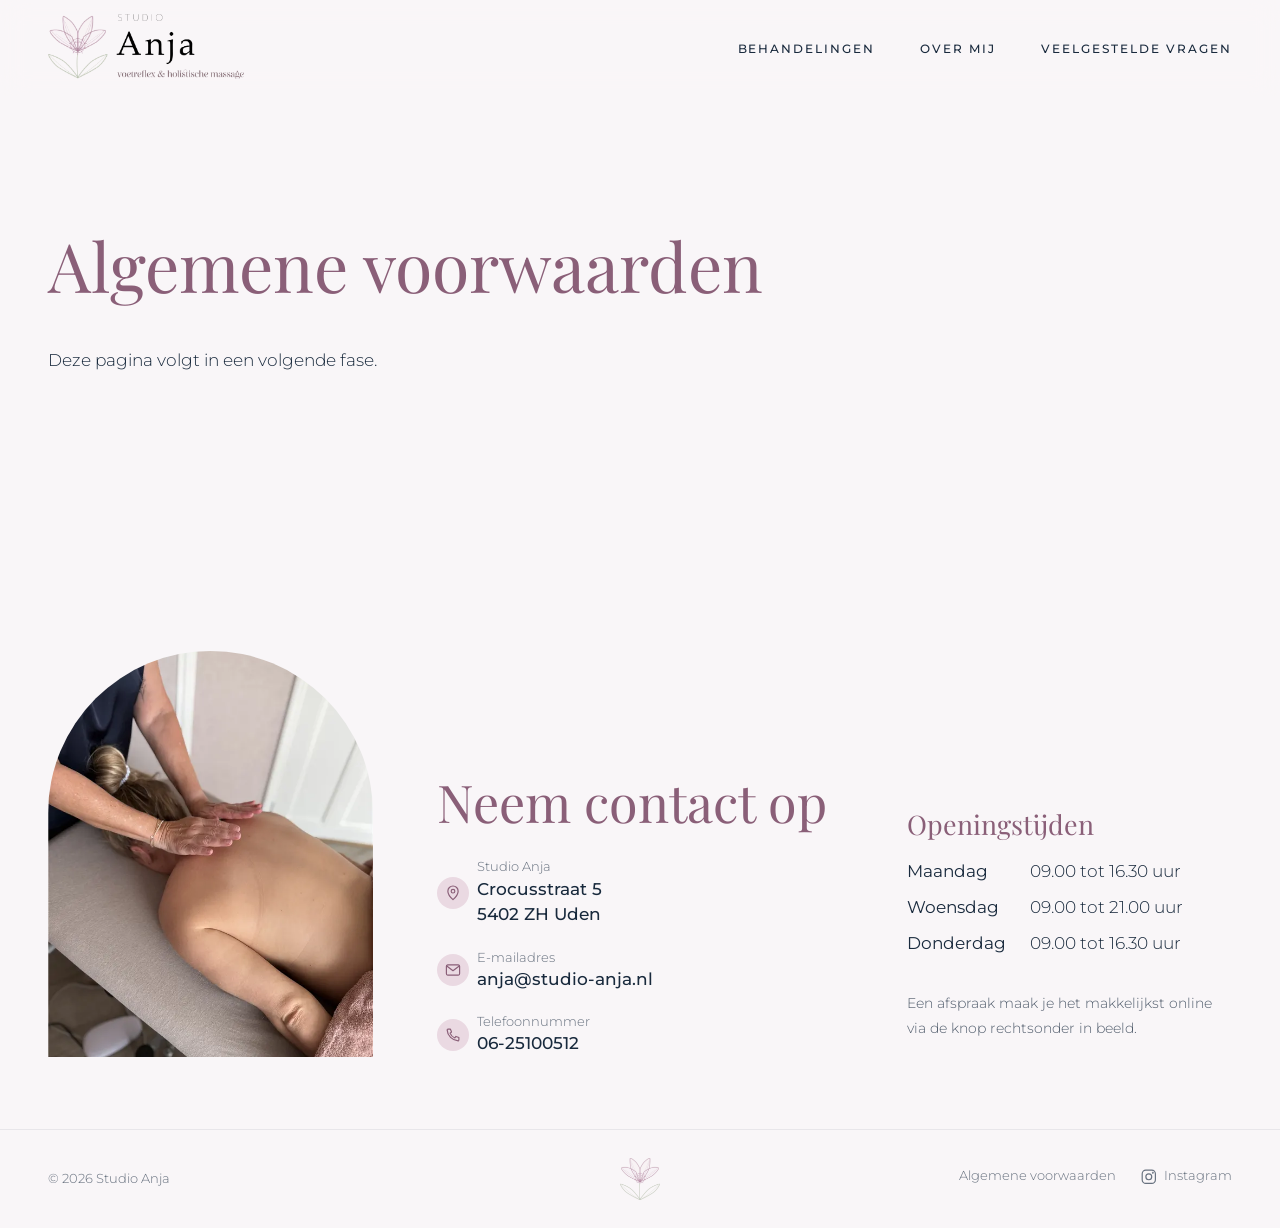
==== algemene-voorwaarden/index.html @ dae333d0 "Fase 2: basis van de website - Mappenstructuur met een eigen map per pagina (zelfde adressen als de " ====
<!doctype html>
<html lang="nl">
<head>
  <meta charset="utf-8">
  <meta name="viewport" content="width=device-width, initial-scale=1">

  <!-- Titel en omschrijving: dit ziet iemand in de zoekresultaten van Google -->
  <title>Algemene voorwaarden | Studio Anja Uden</title>
  <meta name="description" content="De algemene voorwaarden van Studio Anja, praktijk voor voetreflextherapie en holistische massage in Uden: afspraken, annuleren, betalen en privacy.">
  <link rel="canonical" href="https://studio-anja.nl/algemene-voorwaarden/">

  <!-- Hoe de pagina eruitziet als je hem deelt via WhatsApp of social media -->
  <meta property="og:type" content="website">
  <meta property="og:locale" content="nl_NL">
  <meta property="og:site_name" content="Studio Anja">
  <meta property="og:title" content="Algemene voorwaarden | Studio Anja">
  <meta property="og:description" content="De algemene voorwaarden van Studio Anja, praktijk voor voetreflextherapie en holistische massage in Uden: afspraken, annuleren, betalen en privacy.">
  <meta property="og:url" content="https://studio-anja.nl/algemene-voorwaarden/">
  <meta property="og:image" content="https://studio-anja.nl/assets/img/studio-anja-praktijk-uden-1600.webp">

  <!-- Icoontje in het browsertabblad -->
  <link rel="icon" href="../assets/img/favicon-32.png" sizes="32x32" type="image/png">
  <link rel="apple-touch-icon" href="../assets/img/favicon-180.png">
  <meta name="theme-color" content="#f9f6f8">

  <!-- Lettertypes via Google Fonts -->
  <link rel="preconnect" href="https://fonts.googleapis.com">
  <link rel="preconnect" href="https://fonts.gstatic.com" crossorigin>
  <link rel="stylesheet" href="https://fonts.googleapis.com/css2?family=Montserrat:wght@300;400;500&family=Playfair+Display:ital,wght@0,400;0,500;1,400&display=swap">

  <link rel="stylesheet" href="../assets/css/style.css">

  <!-- Laat de CSS meteen weten dat JavaScript werkt (voor het infaden) -->
  <script>document.documentElement.classList.add('js');</script>
</head>
<body class="pagina-algemene-voorwaarden">

  <a class="skip-link" href="#inhoud">Ga naar de inhoud</a>

  <!-- ============ HEADER ============ -->
  <header class="site-header">
    <div class="container">
      <a class="logo" href="../" aria-label="Studio Anja, naar de homepage">
        <img src="../assets/img/logo-studio-anja.webp" alt="Studio Anja, voetreflex en holistische massage" width="640" height="234">
      </a>

      <button class="menu-knop" type="button" aria-expanded="false" aria-controls="hoofdmenu">
        <span><span class="visually-hidden">Menu openen</span></span>
      </button>

      <nav class="site-nav" id="hoofdmenu" aria-label="Hoofdmenu">
        <ul class="menu">
          <li><a href="../behandelingen/">Behandelingen</a></li>
          <li><a href="../over-mij/">Over mij</a></li>
          <li><a href="../veelgestelde-vragen/">Veelgestelde vragen</a></li>
        </ul>
      </nav>
    </div>
  </header>

  <!-- ============ INHOUD ============ -->
  <main id="inhoud">
    <!-- Deze pagina wordt in een volgende fase gebouwd. Dit blok is tijdelijk. -->
    <section class="sectie">
      <div class="container reveal">
        <h1>Algemene voorwaarden</h1>
        <p>Deze pagina volgt in een volgende fase.</p>
      </div>
    </section>
  </main>

  <!-- ============ FOOTER ============ -->
  <footer>
    <section class="contact" aria-labelledby="contact-titel">
      <div class="container contact__grid">
        <div class="contact__foto boog reveal">
          <img src="../assets/img/massage-contact-800.webp" alt="Anja masseert de rug van een cliënt tijdens een holistische massage" width="600" height="800" loading="lazy">
        </div>

        <div class="reveal" style="--vertraging: .1s">
          <h2 id="contact-titel">Neem contact op</h2>
          <ul class="contact-lijst">
            <li>
              <svg class="icoon" viewBox="0 0 24 24" aria-hidden="true"><path d="M12 21s-7-6.2-7-11.5a7 7 0 0 1 14 0C19 14.8 12 21 12 21z"/><circle cx="12" cy="9.5" r="2.5"/></svg>
              <span><span class="label">Studio Anja</span><strong>Crocusstraat 5<br>5402 ZH Uden</strong></span>
            </li>
            <li>
              <svg class="icoon" viewBox="0 0 24 24" aria-hidden="true"><rect x="3" y="5" width="18" height="14" rx="2"/><path d="m3.5 6.5 8.5 6.5 8.5-6.5"/></svg>
              <span><span class="label">E-mailadres</span><a href="mailto:anja@studio-anja.nl">anja@studio-anja.nl</a></span>
            </li>
            <li>
              <svg class="icoon" viewBox="0 0 24 24" aria-hidden="true"><path d="M5 4h3.5L10 8 8 9.5a11 11 0 0 0 6.5 6.5L16 14l4 1.5V19a1 1 0 0 1-1 1A16 16 0 0 1 4 5a1 1 0 0 1 1-1z"/></svg>
              <span><span class="label">Telefoonnummer</span><a href="tel:+31625100512">06-25100512</a></span>
            </li>
          </ul>
        </div>

        <div class="reveal" style="--vertraging: .2s">
          <h3>Openingstijden</h3>
          <dl class="openingstijden">
            <dt>Maandag</dt><dd>09.00 tot 16.30 uur</dd>
            <dt>Woensdag</dt><dd>09.00 tot 21.00 uur</dd>
            <dt>Donderdag</dt><dd>09.00 tot 16.30 uur</dd>
          </dl>
          <p class="contact__tip">Een afspraak maak je het makkelijkst online via de knop rechtsonder in beeld.</p>
        </div>
      </div>
    </section>

    <div class="footer-onder">
      <div class="container">
        <p style="margin:0">© 2026 Studio Anja</p>
        <img src="../assets/img/klaproos.webp" alt="" width="320" height="334" loading="lazy">
        <ul class="footer-links">
          <li><a href="../algemene-voorwaarden/">Algemene voorwaarden</a></li>
          <li>
            <a href="https://www.instagram.com/studioanja.nl/" rel="noopener">
              <svg viewBox="0 0 24 24" aria-hidden="true"><rect x="3" y="3" width="18" height="18" rx="5"/><circle cx="12" cy="12" r="4"/><circle cx="17.5" cy="6.5" r=".5"/></svg>
              Instagram
            </a>
          </li>
        </ul>
      </div>
    </div>
  </footer>

  <script src="../assets/js/main.js" defer></script>

  <!-- Salonized boekingswidget (niet aanpassen) -->
  <div class="salonized-booking" data-company="aivip8xSJ4w4CfUEgma9ZxDk" data-color="#b2879f" data-language="nl" data-height="700" data-inline="true" data-outline="shadow"></div><script src="https://static-widget.salonized.com/loader.js"></script>
</body>
</html>
---- assets/css/style.css ----
/* =========================================================
   Studio Anja: stylesheet
   Opbouw van dit bestand:
   1. Variabelen (kleuren, lettertypes, maten)
   2. Basis (reset en standaard tekst)
   3. Hulpklassen (container, knoppen, boogfoto, golven)
   4. Header en menu
   5. Footer en contact
   6. Animaties en prefers-reduced-motion
   ========================================================= */


/* ---------- 1. Variabelen ---------- */
/* Alles wat vaker terugkomt staat hier één keer.
   Wil je later een kleur aanpassen? Dan doe je dat alleen hier. */
:root {
  /* Huisstijl */
  --mauve: #b2879f;          /* accent, knoppen, voetreflex */
  --oudroze: #cca29f;        /* accent */
  --salie: #b1c09e;          /* holistische massage */
  --nachtblauw: #192a3d;     /* lopende tekst */
  --bg: #f9f6f8;             /* achtergrond */
  --bg-roze: #f8f1f5;        /* achtergrond, iets rozer */

  /* Donkere varianten voor tekst. De lichte huisstijlkleuren zijn te licht
     om goed leesbaar te zijn als tekst op een lichte achtergrond. */
  --mauve-donker: #8a5f78;
  --salie-donker: #5f7050;
  --mauve-zacht: #ead9e2;    /* heel licht mauve vlak (zoals "Voordelen") */

  /* Lettertypes */
  --font-kop: "Playfair Display", Georgia, serif;
  --font-tekst: "Montserrat", "Helvetica Neue", Arial, sans-serif;

  /* Maten: clamp(min, voorkeur, max) laat iets meegroeien met het scherm */
  --container: 1200px;
  --gutter: clamp(1.25rem, 4vw, 3rem);           /* ruimte aan de zijkant */
  --sectie: clamp(4.5rem, 10vw, 8.5rem);         /* ruimte boven/onder secties */
  --header-h: 6rem;                              /* hoogte van de header */
  --radius: 1.25rem;

  /* Beweging */
  --ease: cubic-bezier(.22, .61, .36, 1);        /* rustig uitlopende beweging */
}

@media (max-width: 900px) {
  :root { --header-h: 4.5rem; }
}


/* ---------- 2. Basis ---------- */
*,
*::before,
*::after { box-sizing: border-box; }

html {
  scroll-behavior: smooth;
  scroll-padding-top: var(--header-h);   /* ankerlinks verdwijnen niet onder de header */
  -webkit-text-size-adjust: 100%;
}

body {
  margin: 0;
  background: var(--bg);
  color: var(--nachtblauw);
  font-family: var(--font-tekst);
  font-weight: 300;
  font-size: clamp(1rem, .96rem + .2vw, 1.0625rem);
  line-height: 1.75;
  -webkit-font-smoothing: antialiased;
}

h1, h2, h3, h4 {
  font-family: var(--font-kop);
  font-weight: 400;
  line-height: 1.2;
  color: var(--mauve-donker);
  margin: 0 0 .6em;
  text-wrap: balance;      /* verdeelt koppen mooi over regels */
}
h1 { font-size: clamp(2.4rem, 1.6rem + 3.4vw, 4.25rem); }
h2 { font-size: clamp(2rem, 1.5rem + 2.2vw, 3.25rem); }
h3 { font-size: clamp(1.35rem, 1.2rem + .6vw, 1.7rem); }

p { margin: 0 0 1.1em; text-wrap: pretty; }

a { color: var(--mauve-donker); text-underline-offset: .2em; }
a:hover { color: var(--nachtblauw); }

img { display: block; max-width: 100%; height: auto; }

ul { padding-left: 1.2em; }

/* Zichtbare focusrand voor wie met het toetsenbord navigeert */
:focus-visible {
  outline: 2px solid var(--mauve-donker);
  outline-offset: 3px;
  border-radius: 4px;
}

/* "Ga naar de inhoud": alleen zichtbaar als je met Tab navigeert */
.skip-link {
  position: absolute;
  left: 1rem;
  top: -4rem;
  z-index: 100;
  padding: .75rem 1.25rem;
  background: var(--nachtblauw);
  color: #fff;
  border-radius: 999px;
  transition: top .2s;
}
.skip-link:focus { top: 1rem; color: #fff; }

/* Tekst alleen voor schermlezers */
.visually-hidden {
  position: absolute !important;
  width: 1px; height: 1px;
  overflow: hidden;
  clip: rect(0 0 0 0);
  white-space: nowrap;
}


/* ---------- 3. Hulpklassen ---------- */
.container {
  width: min(100% - 2 * var(--gutter), var(--container));
  margin-inline: auto;
}

.sectie { padding-block: var(--sectie); }

/* Klein woord boven een kop, zoals "STUDIO" in het logo */
.bovenkop {
  display: block;
  font-family: var(--font-tekst);
  font-size: .75rem;
  font-weight: 500;
  letter-spacing: .28em;
  text-transform: uppercase;
  color: var(--mauve-donker);
  margin-bottom: 1rem;
}

/* Knop */
.knop {
  display: inline-flex;
  align-items: center;
  gap: .6em;
  padding: .95em 2em;
  border-radius: 999px;
  background: var(--mauve-donker);
  color: #fff;
  font-family: var(--font-tekst);
  font-size: .9rem;
  font-weight: 500;
  letter-spacing: .06em;
  text-decoration: none;
  transition: background-color .4s var(--ease), transform .4s var(--ease);
}
.knop:hover { background: var(--nachtblauw); color: #fff; transform: translateY(-2px); }

/* Tekstlink met een lijntje dat bij hover meegroeit */
.link-pijl {
  font-weight: 500;
  text-decoration: none;
  background: linear-gradient(currentColor, currentColor) 0 100% / 30% 1px no-repeat;
  padding-bottom: .2em;
  transition: background-size .5s var(--ease);
}
.link-pijl:hover { background-size: 100% 1px; }

/* Foto in boogvorm: rond aan de bovenkant.
   Een heel grote border-radius wordt door de browser automatisch
   verkleind tot een perfecte halve cirkel, hoe breed de foto ook is. */
.boog {
  border-radius: 100vmax 100vmax 0 0;
  overflow: hidden;
}
.boog img {
  width: 100%;
  height: 100%;
  object-fit: cover;   /* vult de vorm zonder te vervormen */
}

/* Golvende rand tussen twee vlakken.
   De SVG staat in de HTML; de kleur komt van "color" (fill: currentColor).
   Zo gebruik je één golf voor elke kleurovergang. */
.golf {
  display: block;
  width: 100%;
  height: clamp(40px, 7vw, 110px);
  fill: currentColor;
  margin-bottom: -1px;   /* voorkomt een haarlijntje tussen golf en vlak */
}
.golf--omgekeerd { transform: scaleY(-1); margin: -1px 0 0; }
.golf--gespiegeld { transform: scaleX(-1); }


/* ---------- 4. Header en menu ---------- */
/* De header blijft bovenin staan (fixed) en is half doorzichtig.
   backdrop-filter maakt wat erachter zit zacht wazig, zoals matglas. */
.site-header {
  position: fixed;
  inset: 0 0 auto;
  z-index: 50;
  height: var(--header-h);
  background: rgb(249 246 248 / .55);
  -webkit-backdrop-filter: blur(14px) saturate(1.2);
  backdrop-filter: blur(14px) saturate(1.2);
  transition: background-color .5s var(--ease), box-shadow .5s var(--ease);
}
/* Na een stukje scrollen wordt hij iets minder doorzichtig (via main.js) */
.site-header.is-gescrold {
  background: rgb(249 246 248 / .82);
  box-shadow: 0 1px 0 rgb(25 42 61 / .06), 0 10px 30px -18px rgb(25 42 61 / .25);
}

.site-header .container {
  height: 100%;
  display: flex;
  align-items: center;
  justify-content: space-between;
  gap: 2rem;
}

.logo { display: block; flex-shrink: 0; }
.logo img { height: calc(var(--header-h) - 1.5rem); width: auto; }

.menu {
  display: flex;
  gap: clamp(1.5rem, 3.5vw, 3.25rem);
  list-style: none;
  margin: 0;
  padding: 0;
}
.menu a {
  position: relative;
  font-size: .78rem;
  font-weight: 500;
  letter-spacing: .16em;
  text-transform: uppercase;
  color: var(--nachtblauw);
  text-decoration: none;
  padding-block: .5rem;
}
/* Lijntje onder het menu-item: groeit vanuit het midden bij hover */
.menu a::after {
  content: "";
  position: absolute;
  left: 0; right: 0; bottom: 0;
  height: 1px;
  background: var(--mauve);
  transform: scaleX(0);
  transition: transform .5s var(--ease);
}
.menu a:hover::after,
.menu a[aria-current="page"]::after { transform: scaleX(1); }

/* Hamburgerknop: alleen zichtbaar op kleinere schermen */
.menu-knop {
  display: none;
  position: relative;
  width: 2.75rem;
  height: 2.75rem;
  border: 0;
  border-radius: 50%;
  background: transparent;
  color: var(--nachtblauw);
  cursor: pointer;
}
/* De drie streepjes zijn één span plus ::before en ::after */
.menu-knop span,
.menu-knop span::before,
.menu-knop span::after {
  position: absolute;
  left: 50%;
  width: 1.4rem;
  height: 1.5px;
  margin-left: -.7rem;
  background: currentColor;
  border-radius: 2px;
  transition: transform .45s var(--ease), opacity .3s;
}
.menu-knop span { top: 50%; }
.menu-knop span::before,
.menu-knop span::after { content: ""; left: 0; margin-left: 0; }
.menu-knop span::before { transform: translateY(-.45rem); }
.menu-knop span::after { transform: translateY(.45rem); }
/* Open: de streepjes worden een kruisje */
.menu-knop[aria-expanded="true"] span { background: transparent; }
.menu-knop[aria-expanded="true"] span::before { transform: rotate(45deg); background: var(--nachtblauw); }
.menu-knop[aria-expanded="true"] span::after { transform: rotate(-45deg); background: var(--nachtblauw); }

@media (max-width: 900px) {
  .menu-knop { display: block; }

  /* Het menu klapt onder de header uit.
     De truc met grid-template-rows (0fr naar 1fr) laat de hoogte
     soepel meegroeien, ook al weten we de precieze hoogte niet. */
  .site-nav {
    position: absolute;
    inset: 100% 0 auto;
    display: grid;
    grid-template-rows: 0fr;
    background: rgb(249 246 248 / .97);
    -webkit-backdrop-filter: blur(14px);
    backdrop-filter: blur(14px);
    box-shadow: 0 24px 40px -24px rgb(25 42 61 / .3);
    visibility: hidden;
    transition: grid-template-rows .55s var(--ease), visibility 0s .55s;
  }
  .site-nav.is-open {
    grid-template-rows: 1fr;
    visibility: visible;
    transition: grid-template-rows .55s var(--ease), visibility 0s;
  }
  .site-nav > .menu { overflow: hidden; min-height: 0; }

  .menu {
    flex-direction: column;
    align-items: center;
    gap: 0;
  }
  .menu li:first-child { margin-top: 1.5rem; }
  .menu li:last-child { margin-bottom: 2.25rem; }
  .menu a {
    display: block;
    padding: 1rem 0;
    font-size: .85rem;
    opacity: 0;
    transform: translateY(-.5rem);
    transition: opacity .4s var(--ease), transform .4s var(--ease);
  }
  /* Menu-items komen één voor één tevoorschijn */
  .site-nav.is-open .menu a { opacity: 1; transform: none; }
  .site-nav.is-open li:nth-child(2) a { transition-delay: .06s; }
  .site-nav.is-open li:nth-child(3) a { transition-delay: .12s; }
}

/* Ruimte bovenaan zodat de inhoud niet onder de vaste header verdwijnt.
   De homepage heeft een grote foto die juist wél onder de header doorloopt. */
main { padding-top: var(--header-h); }
.pagina-home main { padding-top: 0; }


/* ---------- 5. Footer en contact ---------- */
.contact {
  background: var(--bg);
  padding-block: var(--sectie) clamp(3rem, 6vw, 4.5rem);
}
.contact__grid {
  display: grid;
  grid-template-columns: minmax(0, 4fr) minmax(0, 5fr) minmax(0, 4fr);
  gap: clamp(2rem, 5vw, 5rem);
  align-items: end;
}
.contact__foto { aspect-ratio: 4 / 5; max-width: 360px; }
.contact h2 { margin-bottom: 1.5rem; }
.contact h3 { margin-bottom: 1rem; }

.contact-lijst {
  list-style: none;
  margin: 0;
  padding: 0;
  display: grid;
  gap: 1.25rem;
}
.contact-lijst li {
  display: grid;
  grid-template-columns: 2.5rem 1fr;
  align-items: center;
  line-height: 1.5;
}
.contact-lijst .label {
  display: block;
  font-size: .8rem;
  color: rgb(25 42 61 / .65);
}
.contact-lijst a,
.contact-lijst strong {
  font-weight: 500;
  color: var(--nachtblauw);
  text-decoration: none;
}
.contact-lijst a:hover { color: var(--mauve-donker); }

/* Rond icoontje voor adres, mail, telefoon */
.icoon {
  width: 2rem;
  height: 2rem;
  padding: .45rem;
  border-radius: 50%;
  background: var(--mauve-zacht);
  color: var(--mauve-donker);
  fill: none;
  stroke: currentColor;
  stroke-width: 1.6;
  stroke-linecap: round;
  stroke-linejoin: round;
}

.openingstijden {
  display: grid;
  grid-template-columns: auto 1fr;
  gap: .4rem 1.5rem;
  margin: 0 0 2rem;
}
.openingstijden dt { font-weight: 400; }
.openingstijden dd { margin: 0; white-space: nowrap; }

.contact__tip {
  font-size: .9rem;
  color: rgb(25 42 61 / .75);
}

.footer-onder {
  border-top: 1px solid rgb(25 42 61 / .08);
  padding-block: 1.75rem;
  font-size: .8rem;
  color: rgb(25 42 61 / .65);
}
.footer-onder .container {
  display: grid;
  grid-template-columns: 1fr auto 1fr;
  align-items: center;
  gap: 1rem;
}
.footer-onder img { width: 2.5rem; height: auto; }
.footer-links {
  display: flex;
  justify-content: flex-end;
  gap: 1.5rem;
  list-style: none;
  margin: 0;
  padding: 0;
}
.footer-links a {
  display: inline-flex;
  align-items: center;
  gap: .4rem;
  color: inherit;
  text-decoration: none;
}
.footer-links a:hover { color: var(--mauve-donker); }
.footer-links svg {
  width: 1.1rem; height: 1.1rem;
  fill: none; stroke: currentColor; stroke-width: 1.6;
}

@media (max-width: 1000px) {
  .contact__grid { grid-template-columns: 1fr 1fr; align-items: start; }
  .contact__foto { grid-row: span 2; }
}
@media (max-width: 640px) {
  .contact__grid { grid-template-columns: 1fr; }
  .contact__foto { grid-row: auto; max-width: 280px; }
  .footer-onder .container { grid-template-columns: 1fr; justify-items: center; text-align: center; }
  .footer-onder img { order: -1; }
  .footer-links { justify-content: center; }
}


/* ---------- 6. Animaties ---------- */
/* Elementen met class "reveal" faden rustig in zodra ze in beeld komen.
   Alleen als JavaScript werkt (class "js" op <html>), anders blijft alles
   gewoon zichtbaar. */
.js .reveal {
  opacity: 0;
  transform: translateY(28px);
  transition: opacity 1.1s var(--ease), transform 1.1s var(--ease);
  transition-delay: var(--vertraging, 0s);
}
.js .reveal.is-zichtbaar { opacity: 1; transform: none; }

/* Wie in de instellingen van zijn apparaat "minder beweging" heeft gekozen,
   krijgt geen animaties: alles staat er meteen. */
@media (prefers-reduced-motion: reduce) {
  html { scroll-behavior: auto; }
  *,
  *::before,
  *::after {
    animation-duration: .01ms !important;
    animation-iteration-count: 1 !important;
    transition-duration: .01ms !important;
    transition-delay: 0s !important;
  }
  .js .reveal { opacity: 1; transform: none; }
}
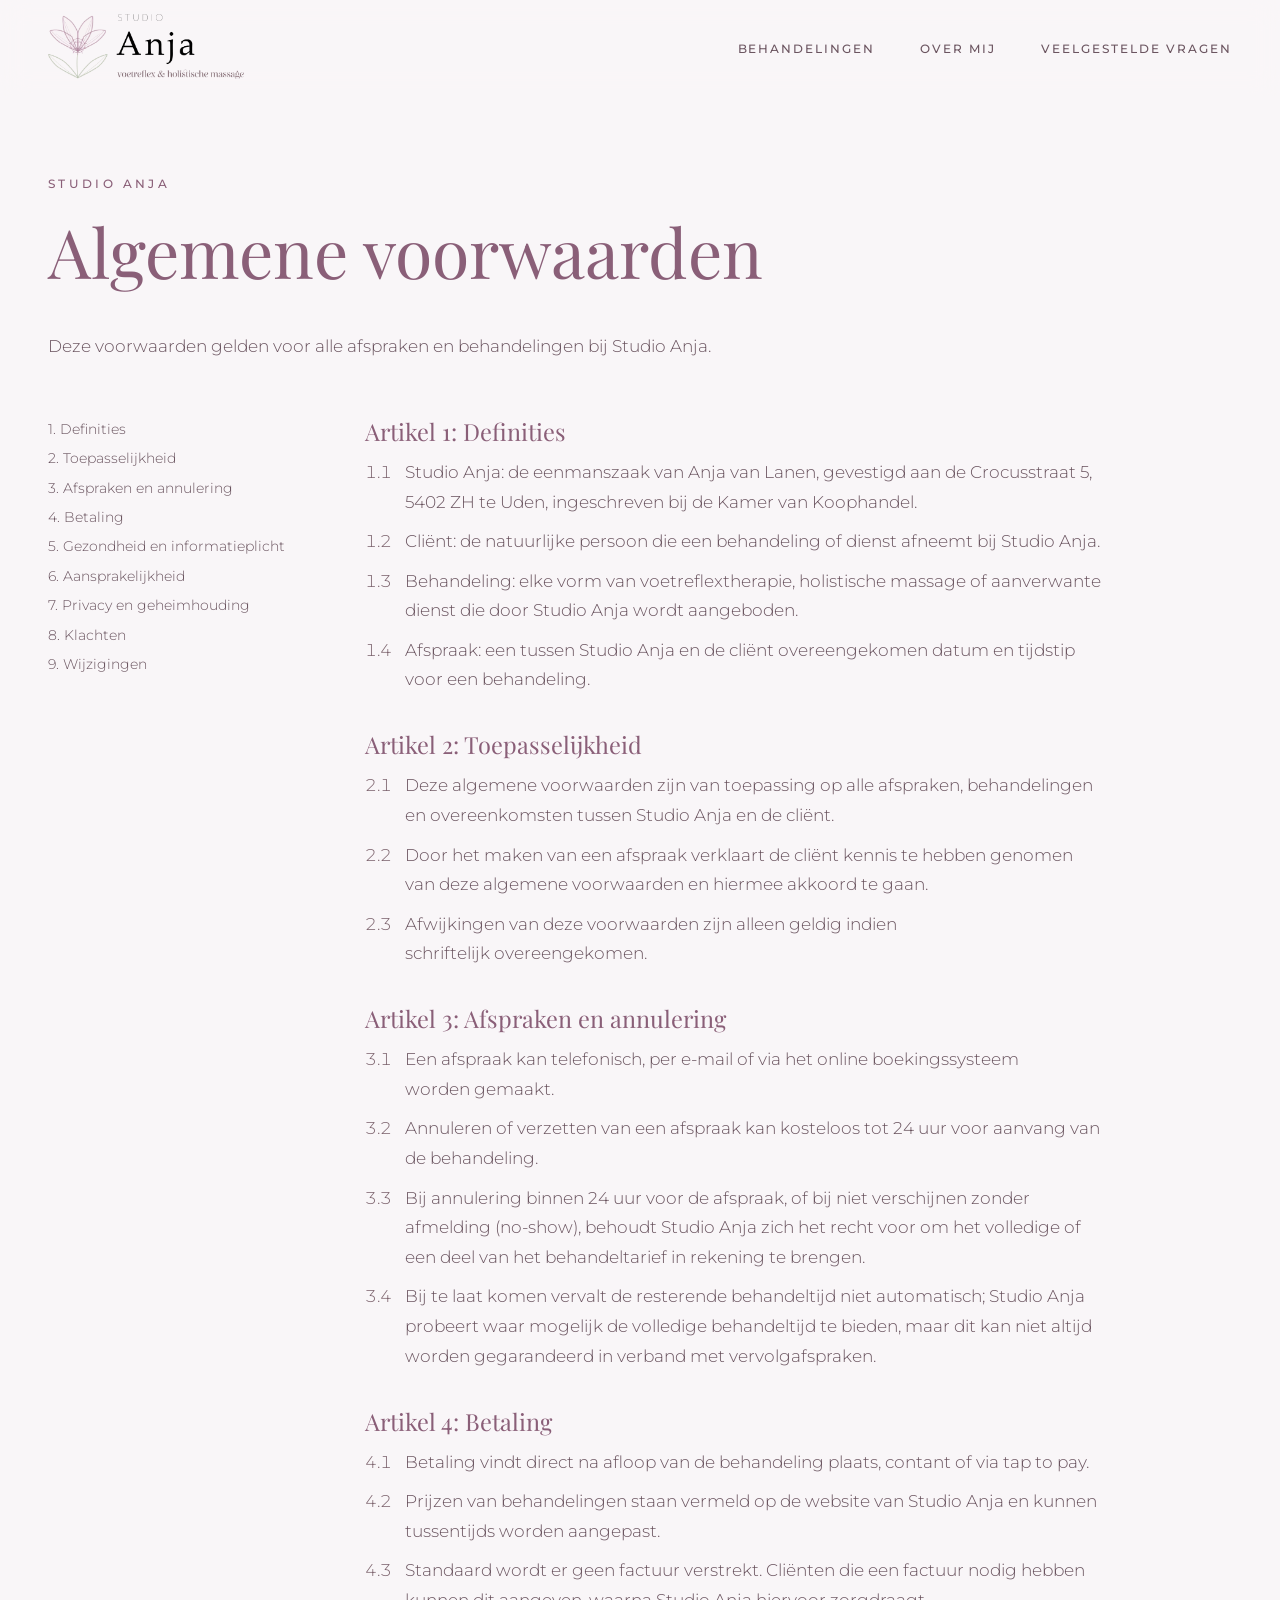
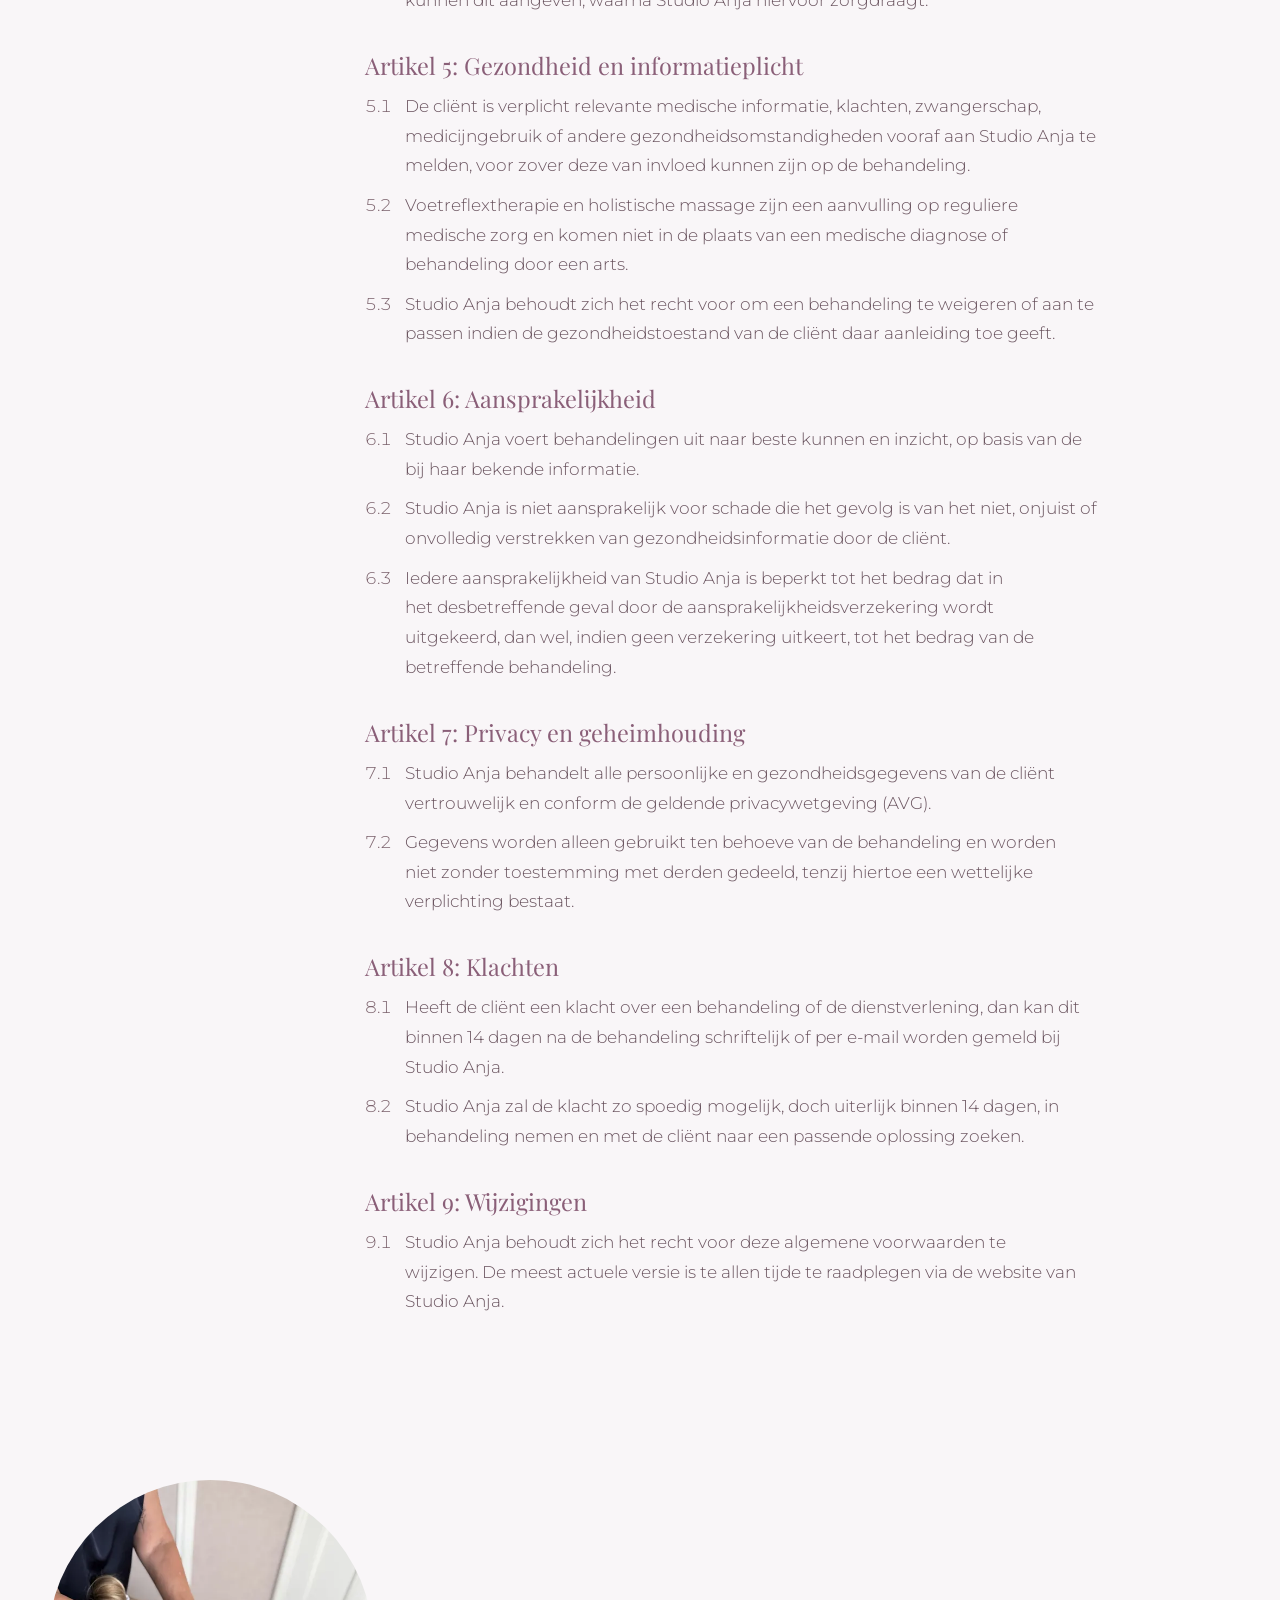
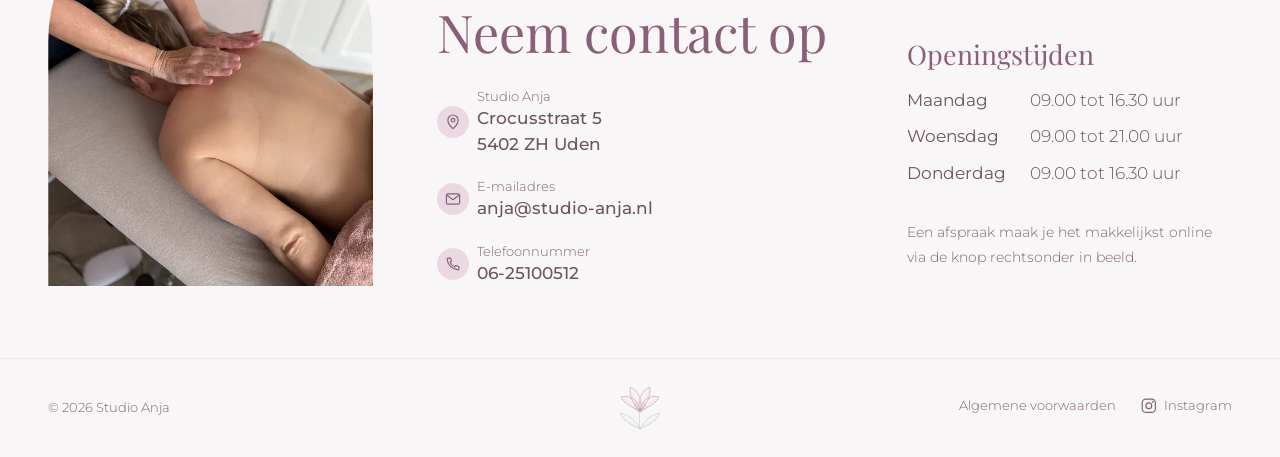
==== commit 0fb7dbff: "Fase 5: over mij, veelgestelde vragen en algemene voorwaarden Over mij - Ronde portretfoto met "Mijn" ====
--- a/algemene-voorwaarden/index.html
+++ b/algemene-voorwaarden/index.html
@@ -16,7 +16,7 @@
   <meta property="og:title" content="Algemene voorwaarden | Studio Anja">
   <meta property="og:description" content="De algemene voorwaarden van Studio Anja, praktijk voor voetreflextherapie en holistische massage in Uden: afspraken, annuleren, betalen en privacy.">
   <meta property="og:url" content="https://studio-anja.nl/algemene-voorwaarden/">
-  <meta property="og:image" content="https://studio-anja.nl/assets/img/studio-anja-praktijk-uden-1600.webp">
+  <meta property="og:image" content="https://studio-anja.nl/assets/img/studio-anja-praktijk-uden-breed-1200.webp">
 
   <!-- Icoontje in het browsertabblad -->
   <link rel="icon" href="../assets/img/favicon-32.png" sizes="32x32" type="image/png">
@@ -60,11 +60,93 @@
 
   <!-- ============ INHOUD ============ -->
   <main id="inhoud">
-    <!-- Deze pagina wordt in een volgende fase gebouwd. Dit blok is tijdelijk. -->
-    <section class="sectie">
-      <div class="container reveal">
-        <h1>Algemene voorwaarden</h1>
-        <p>Deze pagina volgt in een volgende fase.</p>
+    <section class="sectie" aria-labelledby="titel-voorwaarden">
+      <div class="container">
+        <header class="reveal" style="max-width: 46rem; margin-bottom: clamp(2rem, 5vw, 3.5rem)">
+          <span class="bovenkop">Studio Anja</span>
+          <h1 id="titel-voorwaarden">Algemene voorwaarden</h1>
+          <p>Deze voorwaarden gelden voor alle afspraken en behandelingen bij Studio Anja.</p>
+        </header>
+
+        <div class="voorwaarden">
+          <!-- Inhoudsopgave: blijft op grote schermen in beeld tijdens het lezen -->
+          <nav class="voorwaarden__inhoud" aria-label="Inhoud">
+            <ol>
+              <li><a href="#artikel-1">1. Definities</a></li>
+              <li><a href="#artikel-2">2. Toepasselijkheid</a></li>
+              <li><a href="#artikel-3">3. Afspraken en annulering</a></li>
+              <li><a href="#artikel-4">4. Betaling</a></li>
+              <li><a href="#artikel-5">5. Gezondheid en informatieplicht</a></li>
+              <li><a href="#artikel-6">6. Aansprakelijkheid</a></li>
+              <li><a href="#artikel-7">7. Privacy en geheimhouding</a></li>
+              <li><a href="#artikel-8">8. Klachten</a></li>
+              <li><a href="#artikel-9">9. Wijzigingen</a></li>
+            </ol>
+          </nav>
+
+          <div>
+            <article class="artikel" id="artikel-1">
+              <h2>Artikel 1: Definities</h2>
+              <p><span>1.1</span><span>Studio Anja: de eenmanszaak van Anja van Lanen, gevestigd aan de Crocusstraat 5, 5402 ZH te Uden, ingeschreven bij de Kamer van Koophandel.</span></p>
+              <p><span>1.2</span><span>Cliënt: de natuurlijke persoon die een behandeling of dienst afneemt bij Studio Anja.</span></p>
+              <p><span>1.3</span><span>Behandeling: elke vorm van voetreflextherapie, holistische massage of aanverwante dienst die door Studio Anja wordt aangeboden.</span></p>
+              <p><span>1.4</span><span>Afspraak: een tussen Studio Anja en de cliënt overeengekomen datum en tijdstip voor een behandeling.</span></p>
+            </article>
+
+            <article class="artikel" id="artikel-2">
+              <h2>Artikel 2: Toepasselijkheid</h2>
+              <p><span>2.1</span><span>Deze algemene voorwaarden zijn van toepassing op alle afspraken, behandelingen en overeenkomsten tussen Studio Anja en de cliënt.</span></p>
+              <p><span>2.2</span><span>Door het maken van een afspraak verklaart de cliënt kennis te hebben genomen van deze algemene voorwaarden en hiermee akkoord te gaan.</span></p>
+              <p><span>2.3</span><span>Afwijkingen van deze voorwaarden zijn alleen geldig indien schriftelijk overeengekomen.</span></p>
+            </article>
+
+            <article class="artikel" id="artikel-3">
+              <h2>Artikel 3: Afspraken en annulering</h2>
+              <p><span>3.1</span><span>Een afspraak kan telefonisch, per e-mail of via het online boekingssysteem worden gemaakt.</span></p>
+              <p><span>3.2</span><span>Annuleren of verzetten van een afspraak kan kosteloos tot 24 uur voor aanvang van de behandeling.</span></p>
+              <p><span>3.3</span><span>Bij annulering binnen 24 uur voor de afspraak, of bij niet verschijnen zonder afmelding (no-show), behoudt Studio Anja zich het recht voor om het volledige of een deel van het behandeltarief in rekening te brengen.</span></p>
+              <p><span>3.4</span><span>Bij te laat komen vervalt de resterende behandeltijd niet automatisch; Studio Anja probeert waar mogelijk de volledige behandeltijd te bieden, maar dit kan niet altijd worden gegarandeerd in verband met vervolgafspraken.</span></p>
+            </article>
+
+            <article class="artikel" id="artikel-4">
+              <h2>Artikel 4: Betaling</h2>
+              <p><span>4.1</span><span>Betaling vindt direct na afloop van de behandeling plaats, contant of via tap to pay.</span></p>
+              <p><span>4.2</span><span>Prijzen van behandelingen staan vermeld op de website van Studio Anja en kunnen tussentijds worden aangepast.</span></p>
+              <p><span>4.3</span><span>Standaard wordt er geen factuur verstrekt. Cliënten die een factuur nodig hebben kunnen dit aangeven, waarna Studio Anja hiervoor zorgdraagt.</span></p>
+            </article>
+
+            <article class="artikel" id="artikel-5">
+              <h2>Artikel 5: Gezondheid en informatieplicht</h2>
+              <p><span>5.1</span><span>De cliënt is verplicht relevante medische informatie, klachten, zwangerschap, medicijngebruik of andere gezondheidsomstandigheden vooraf aan Studio Anja te melden, voor zover deze van invloed kunnen zijn op de behandeling.</span></p>
+              <p><span>5.2</span><span>Voetreflextherapie en holistische massage zijn een aanvulling op reguliere medische zorg en komen niet in de plaats van een medische diagnose of behandeling door een arts.</span></p>
+              <p><span>5.3</span><span>Studio Anja behoudt zich het recht voor om een behandeling te weigeren of aan te passen indien de gezondheidstoestand van de cliënt daar aanleiding toe geeft.</span></p>
+            </article>
+
+            <article class="artikel" id="artikel-6">
+              <h2>Artikel 6: Aansprakelijkheid</h2>
+              <p><span>6.1</span><span>Studio Anja voert behandelingen uit naar beste kunnen en inzicht, op basis van de bij haar bekende informatie.</span></p>
+              <p><span>6.2</span><span>Studio Anja is niet aansprakelijk voor schade die het gevolg is van het niet, onjuist of onvolledig verstrekken van gezondheidsinformatie door de cliënt.</span></p>
+              <p><span>6.3</span><span>Iedere aansprakelijkheid van Studio Anja is beperkt tot het bedrag dat in het desbetreffende geval door de aansprakelijkheidsverzekering wordt uitgekeerd, dan wel, indien geen verzekering uitkeert, tot het bedrag van de betreffende behandeling.</span></p>
+            </article>
+
+            <article class="artikel" id="artikel-7">
+              <h2>Artikel 7: Privacy en geheimhouding</h2>
+              <p><span>7.1</span><span>Studio Anja behandelt alle persoonlijke en gezondheidsgegevens van de cliënt vertrouwelijk en conform de geldende privacywetgeving (AVG).</span></p>
+              <p><span>7.2</span><span>Gegevens worden alleen gebruikt ten behoeve van de behandeling en worden niet zonder toestemming met derden gedeeld, tenzij hiertoe een wettelijke verplichting bestaat.</span></p>
+            </article>
+
+            <article class="artikel" id="artikel-8">
+              <h2>Artikel 8: Klachten</h2>
+              <p><span>8.1</span><span>Heeft de cliënt een klacht over een behandeling of de dienstverlening, dan kan dit binnen 14 dagen na de behandeling schriftelijk of per e-mail worden gemeld bij Studio Anja.</span></p>
+              <p><span>8.2</span><span>Studio Anja zal de klacht zo spoedig mogelijk, doch uiterlijk binnen 14 dagen, in behandeling nemen en met de cliënt naar een passende oplossing zoeken.</span></p>
+            </article>
+
+            <article class="artikel" id="artikel-9">
+              <h2>Artikel 9: Wijzigingen</h2>
+              <p><span>9.1</span><span>Studio Anja behoudt zich het recht voor deze algemene voorwaarden te wijzigen. De meest actuele versie is te allen tijde te raadplegen via de website van Studio Anja.</span></p>
+            </article>
+          </div>
+        </div>
       </div>
     </section>
   </main>
@@ -127,6 +209,6 @@
   <script src="../assets/js/main.js" defer></script>
 
   <!-- Salonized boekingswidget (niet aanpassen) -->
-  <div class="salonized-booking" data-company="aivip8xSJ4w4CfUEgma9ZxDk" data-color="#b2879f" data-language="nl" data-height="700" data-inline="true" data-outline="shadow"></div><script src="https://static-widget.salonized.com/loader.js"></script>
+  <div class="salonized-booking" data-company="aivip8xSJ4w4CfUEgma9ZxDk" data-color="#b2879f" data-language="nl" data-position="right" data-outline="shadow"></div><script src="https://static-widget.salonized.com/loader.js"></script>
 </body>
 </html>
--- a/assets/css/style.css
+++ b/assets/css/style.css
@@ -6,7 +6,10 @@
    3. Hulpklassen (container, knoppen, boogfoto, golven)
    4. Header en menu
    5. Footer en contact
-   6. Animaties en prefers-reduced-motion
+   6. Homepage
+   7. Behandelpagina (tarieven en stappen)
+   8. Over mij, veelgestelde vragen, algemene voorwaarden
+   9. Animaties en prefers-reduced-motion
    ========================================================= */
 
 
@@ -18,13 +21,20 @@
   --mauve: #b2879f;          /* accent, knoppen, voetreflex */
   --oudroze: #cca29f;        /* accent */
   --salie: #b1c09e;          /* holistische massage */
-  --nachtblauw: #192a3d;     /* lopende tekst */
+  --nachtblauw: #192a3d;     /* in de huisstijl, op de site niet meer gebruikt */
   --bg: #f9f6f8;             /* achtergrond */
   --bg-roze: #f8f1f5;        /* achtergrond, iets rozer */
 
-  /* Donkere varianten voor tekst. De lichte huisstijlkleuren zijn te licht
-     om goed leesbaar te zijn als tekst op een lichte achtergrond. */
-  --mauve-donker: #8a5f78;
+  /* Tekstkleuren: warme pruimtinten rond #7e656f.
+     Tussen haakjes het contrast met de achtergrond (minimaal 4,5 nodig). */
+  --tekst-zacht: #7e656f;    /* kleine bijteksten, labels (4,9 op --bg) */
+  --tekst: #6b5560;          /* lopende tekst, menu (6,3 op --bg) */
+  --tekst-diep: #4f3c46;     /* extra donkere tekst, voor als het nodig is */
+
+  /* Donkere varianten van de huisstijl voor leesbaarheid */
+  --mauve-donker: #8a5f78;   /* mauve koppen en knoppen op licht (4,9) */
+  --mauve-diep: #94687f;     /* mauve vlak met witte tekst erop (4,6) */
+  --salie-diep: #8a9c76;     /* salie vlak met witte tekst erop (3,0) */
   --salie-donker: #5f7050;
   --mauve-zacht: #ead9e2;    /* heel licht mauve vlak (zoals "Voordelen") */
 
@@ -35,7 +45,7 @@
   /* Maten: clamp(min, voorkeur, max) laat iets meegroeien met het scherm */
   --container: 1200px;
   --gutter: clamp(1.25rem, 4vw, 3rem);           /* ruimte aan de zijkant */
-  --sectie: clamp(4.5rem, 10vw, 8.5rem);         /* ruimte boven/onder secties */
+  --sectie: clamp(3rem, 6vw, 5.5rem);            /* ruimte boven/onder secties */
   --header-h: 6rem;                              /* hoogte van de header */
   --radius: 1.25rem;
 
@@ -62,7 +72,7 @@
 body {
   margin: 0;
   background: var(--bg);
-  color: var(--nachtblauw);
+  color: var(--tekst);
   font-family: var(--font-tekst);
   font-weight: 300;
   font-size: clamp(1rem, .96rem + .2vw, 1.0625rem);
@@ -85,7 +95,7 @@
 p { margin: 0 0 1.1em; text-wrap: pretty; }
 
 a { color: var(--mauve-donker); text-underline-offset: .2em; }
-a:hover { color: var(--nachtblauw); }
+a:hover { color: var(--tekst); }
 
 img { display: block; max-width: 100%; height: auto; }
 
@@ -105,7 +115,7 @@
   top: -4rem;
   z-index: 100;
   padding: .75rem 1.25rem;
-  background: var(--nachtblauw);
+  background: var(--tekst);
   color: #fff;
   border-radius: 999px;
   transition: top .2s;
@@ -158,7 +168,7 @@
   text-decoration: none;
   transition: background-color .4s var(--ease), transform .4s var(--ease);
 }
-.knop:hover { background: var(--nachtblauw); color: #fff; transform: translateY(-2px); }
+.knop:hover { background: var(--tekst); color: #fff; transform: translateY(-2px); }
 
 /* Tekstlink met een lijntje dat bij hover meegroeit */
 .link-pijl {
@@ -184,17 +194,23 @@
 }
 
 /* Golvende rand tussen twee vlakken.
-   De SVG staat in de HTML; de kleur komt van "color" (fill: currentColor).
-   Zo gebruik je één golf voor elke kleurovergang. */
+   De SVG staat in de HTML. Je geeft twee kleuren mee:
+   --van  = kleur van het vlak erboven (achtergrond van de golf)
+   --naar = kleur van het vlak eronder (de golf zelf)
+   Voorbeeld: <svg class="golf" style="--van: var(--bg); --naar: var(--mauve)"> */
 .golf {
   display: block;
   width: 100%;
-  height: clamp(40px, 7vw, 110px);
+  height: clamp(36px, 5vw, 90px);
+  background: var(--van, transparent);
+  color: var(--naar, var(--mauve));
   fill: currentColor;
-  margin-bottom: -1px;   /* voorkomt een haarlijntje tussen golf en vlak */
-}
-.golf--omgekeerd { transform: scaleY(-1); margin: -1px 0 0; }
+  margin-block: -1px -3px;   /* overlapt een paar pixels: voorkomt een haarlijntje tussen golf en vlak */
+}
 .golf--gespiegeld { transform: scaleX(-1); }
+/* Het vlak na een golf ligt er net overheen, zodat de onderrand van de golf wegvalt */
+.golf + *,
+footer { position: relative; }
 
 
 /* ---------- 4. Header en menu ---------- */
@@ -213,7 +229,7 @@
 /* Na een stukje scrollen wordt hij iets minder doorzichtig (via main.js) */
 .site-header.is-gescrold {
   background: rgb(249 246 248 / .82);
-  box-shadow: 0 1px 0 rgb(25 42 61 / .06), 0 10px 30px -18px rgb(25 42 61 / .25);
+  box-shadow: 0 1px 0 rgb(79 60 70 / .06), 0 10px 30px -18px rgb(79 60 70 / .25);
 }
 
 .site-header .container {
@@ -240,7 +256,7 @@
   font-weight: 500;
   letter-spacing: .16em;
   text-transform: uppercase;
-  color: var(--nachtblauw);
+  color: var(--tekst);
   text-decoration: none;
   padding-block: .5rem;
 }
@@ -266,7 +282,7 @@
   border: 0;
   border-radius: 50%;
   background: transparent;
-  color: var(--nachtblauw);
+  color: var(--tekst);
   cursor: pointer;
 }
 /* De drie streepjes zijn één span plus ::before en ::after */
@@ -289,8 +305,8 @@
 .menu-knop span::after { transform: translateY(.45rem); }
 /* Open: de streepjes worden een kruisje */
 .menu-knop[aria-expanded="true"] span { background: transparent; }
-.menu-knop[aria-expanded="true"] span::before { transform: rotate(45deg); background: var(--nachtblauw); }
-.menu-knop[aria-expanded="true"] span::after { transform: rotate(-45deg); background: var(--nachtblauw); }
+.menu-knop[aria-expanded="true"] span::before { transform: rotate(45deg); background: var(--tekst); }
+.menu-knop[aria-expanded="true"] span::after { transform: rotate(-45deg); background: var(--tekst); }
 
 @media (max-width: 900px) {
   .menu-knop { display: block; }
@@ -306,7 +322,7 @@
     background: rgb(249 246 248 / .97);
     -webkit-backdrop-filter: blur(14px);
     backdrop-filter: blur(14px);
-    box-shadow: 0 24px 40px -24px rgb(25 42 61 / .3);
+    box-shadow: 0 24px 40px -24px rgb(79 60 70 / .3);
     visibility: hidden;
     transition: grid-template-rows .55s var(--ease), visibility 0s .55s;
   }
@@ -375,12 +391,12 @@
 .contact-lijst .label {
   display: block;
   font-size: .8rem;
-  color: rgb(25 42 61 / .65);
+  color: var(--tekst-zacht);
 }
 .contact-lijst a,
 .contact-lijst strong {
   font-weight: 500;
-  color: var(--nachtblauw);
+  color: var(--tekst);
   text-decoration: none;
 }
 .contact-lijst a:hover { color: var(--mauve-donker); }
@@ -411,14 +427,14 @@
 
 .contact__tip {
   font-size: .9rem;
-  color: rgb(25 42 61 / .75);
+  color: var(--tekst-zacht);
 }
 
 .footer-onder {
-  border-top: 1px solid rgb(25 42 61 / .08);
+  border-top: 1px solid rgb(79 60 70 / .08);
   padding-block: 1.75rem;
   font-size: .8rem;
-  color: rgb(25 42 61 / .65);
+  color: var(--tekst-zacht);
 }
 .footer-onder .container {
   display: grid;
@@ -461,7 +477,795 @@
 }
 
 
-/* ---------- 6. Animaties ---------- */
+/* ---------- 6. Homepage ---------- */
+
+/* Grote foto bovenaan. De header ligt eroverheen. */
+.hero {
+  position: relative;
+  min-height: min(92vh, 900px);
+  display: grid;
+  align-items: center;
+  overflow: hidden;
+  background: var(--bg-roze);
+}
+.hero__foto {
+  position: absolute;
+  inset: 0;
+  width: 100%;
+  height: 100%;
+  object-fit: cover;
+  object-position: 50% 62%;
+}
+/* Zachte waas van links, zodat de tekst goed leesbaar is op de foto */
+.hero::before {
+  content: "";
+  position: absolute;
+  inset: 0;
+  z-index: 1;
+  background: linear-gradient(100deg, rgb(249 246 248 / .88) 0%, rgb(249 246 248 / .55) 38%, rgb(249 246 248 / 0) 62%);
+}
+.hero__tekst {
+  position: relative;
+  z-index: 2;
+  padding-block: calc(var(--header-h) + 3rem) 5.5rem;
+}
+.hero h1 {
+  max-width: 14ch;
+  margin-bottom: 1.25rem;
+}
+.hero p {
+  max-width: 26rem;
+  font-size: 1.05rem;
+}
+/* De golf ligt onderaan over de foto heen */
+.hero .golf {
+  position: absolute;
+  inset: auto 0 0;
+  z-index: 3;
+}
+
+@media (max-width: 700px) {
+  .hero { min-height: 82vh; align-items: end; }
+  .hero::before {
+    background: linear-gradient(0deg, rgb(249 246 248 / .97) 0%, rgb(249 246 248 / .9) 42%, rgb(249 246 248 / 0) 72%);
+  }
+  .hero__foto { object-position: 50% 20%; }
+  .hero__tekst { padding-block: 0 5.5rem; }
+}
+
+/* Gekleurd vlak voor een behandeling (mauve of salie), met lichte tekst.
+   Beide kleuren zijn een paar tinten donkerder dan de huisstijl,
+   zodat de witte tekst beter leesbaar is. */
+.behandeling {
+  padding-block: clamp(2.5rem, 5vw, 4.5rem);
+  color: #fff;
+}
+.behandeling--mauve { background: var(--mauve-diep); }
+.behandeling--salie { background: var(--salie-diep); }
+.behandeling h2 { color: #fff; }
+
+.behandeling__grid {
+  display: grid;
+  grid-template-columns: minmax(0, 5fr) minmax(0, 6fr);
+  gap: clamp(2.5rem, 7vw, 7rem);
+  align-items: center;
+}
+/* Bij de massage staat de foto rechts */
+.behandeling--salie .behandeling__foto { order: 2; }
+
+.behandeling__foto {
+  aspect-ratio: 4 / 5;
+  width: 100%;
+  max-width: 460px;
+  justify-self: center;
+}
+.behandeling__foto img { transition: transform 1.6s var(--ease); }
+.behandeling__foto:hover img { transform: scale(1.04); }
+
+.behandeling__tekst { max-width: 34rem; }
+.behandeling__tekst p { font-weight: 400; }
+
+/* Tijd en prijs als klein label */
+.label-prijs {
+  display: inline-flex;
+  gap: .9em;
+  margin-bottom: 1.5rem;
+  padding: .45em 1.1em;
+  border-radius: 999px;
+  background: rgb(255 255 255 / .35);
+  font-size: .8rem;
+  font-weight: 500;
+  letter-spacing: .08em;
+}
+
+/* Lijst met een klein bolletje als opsommingsteken */
+.lijst-zacht {
+  list-style: none;
+  padding: 0;
+  margin: 0 0 2rem;
+  display: grid;
+  grid-template-columns: repeat(2, minmax(0, 1fr));
+  gap: .55rem 2rem;
+  font-weight: 400;
+}
+.lijst-zacht li {
+  position: relative;
+  padding-left: 1.3rem;
+  line-height: 1.5;
+}
+.lijst-zacht li::before {
+  content: "";
+  position: absolute;
+  left: 0;
+  top: .55em;
+  width: .45rem;
+  height: .45rem;
+  border-radius: 50%;
+  background: #fff;
+}
+.behandeling a.link-pijl { color: inherit; }   /* zelfde kleur als de tekst van het vlak */
+.behandeling a.link-pijl:hover { color: inherit; opacity: .8; }
+.behandeling .label-prijs { background: rgb(255 255 255 / .18); }
+
+@media (max-width: 800px) {
+  .behandeling__grid { grid-template-columns: 1fr; }
+  .behandeling--salie .behandeling__foto { order: 0; }
+  .behandeling__foto { max-width: 340px; }
+}
+@media (max-width: 460px) {
+  .lijst-zacht { grid-template-columns: 1fr; }
+}
+
+/* Over Anja: foto met een kaart die er half overheen valt */
+.intro-anja { background: var(--bg); }
+.intro-anja__grid {
+  display: grid;
+  grid-template-columns: minmax(0, 6fr) minmax(0, 6fr);
+  align-items: center;
+}
+.intro-anja__foto {
+  grid-column: 1;
+  grid-row: 1;
+  aspect-ratio: 4 / 5;
+  border-radius: var(--radius);
+  overflow: hidden;
+}
+.intro-anja__foto img { width: 100%; height: 100%; object-fit: cover; object-position: 50% 30%; }
+.intro-anja__kaart {
+  grid-column: 2;
+  grid-row: 1;
+  margin-left: -18%;
+  position: relative;
+  padding: clamp(2rem, 5vw, 4rem);
+  background: var(--bg-roze);
+  border-radius: var(--radius);
+  box-shadow: 0 30px 60px -30px rgb(79 60 70 / .25);
+}
+
+@media (max-width: 800px) {
+  .intro-anja__grid { grid-template-columns: 1fr; }
+  .intro-anja__foto { max-width: 420px; width: 88%; }
+  .intro-anja__kaart { grid-column: 1; grid-row: 2; margin: -4rem 0 0 auto; width: 92%; }
+}
+
+/* Voordelen */
+.voordelen {
+  background: var(--mauve-zacht);
+  text-align: center;
+}
+.voordelen__intro { max-width: 36rem; margin: 0 auto 3.5rem; }
+.voordelen__lijst {
+  list-style: none;
+  margin: 0;
+  padding: 0;
+  display: grid;
+  grid-template-columns: repeat(4, minmax(0, 1fr));
+  gap: 3rem 2rem;
+}
+.voordelen__lijst li {
+  display: grid;
+  justify-items: center;
+  gap: 1rem;
+  line-height: 1.5;
+  font-weight: 400;
+}
+.voordelen__lijst svg {
+  width: 4.25rem;
+  height: 4.25rem;
+  padding: 1.1rem;
+  border-radius: 50%;
+  background: var(--bg);
+  color: var(--mauve-donker);
+  fill: none;
+  stroke: currentColor;
+  stroke-width: 1.3;
+  stroke-linecap: round;
+  stroke-linejoin: round;
+  transition: transform .8s var(--ease), background-color .8s var(--ease);
+}
+.voordelen__lijst li:hover svg { transform: translateY(-4px); background: #fff; }
+.voordelen__noot {
+  max-width: 40rem;
+  margin: 4rem auto 0;
+  font-size: .9rem;
+  color: var(--tekst-zacht);
+}
+
+@media (max-width: 800px) {
+  .voordelen__lijst { grid-template-columns: repeat(2, minmax(0, 1fr)); }
+}
+
+/* Cadeaubon en strippenkaart */
+.cadeau__grid {
+  display: grid;
+  grid-template-columns: minmax(0, 4fr) minmax(0, 7fr);
+  gap: clamp(2.5rem, 7vw, 6rem);
+  align-items: center;
+}
+.cadeau__foto { aspect-ratio: 3 / 4; max-width: 400px; }
+.cadeau__kaarten {
+  display: grid;
+  grid-template-columns: repeat(2, minmax(0, 1fr));
+  gap: 1.5rem;
+  margin-top: 2rem;
+}
+.kaart {
+  padding: 2rem;
+  border-radius: var(--radius);
+  background: #fff;
+  box-shadow: 0 20px 50px -35px rgb(79 60 70 / .35);
+}
+.kaart h3 { margin-bottom: .75rem; }
+.kaart p { font-size: .95rem; }
+.kaart p:last-child { margin-bottom: 0; }
+.kaart__accent {
+  font-family: var(--font-kop);
+  font-size: 1.15rem;
+  font-style: italic;
+  color: var(--mauve-donker);
+}
+.kaart__links {
+  display: flex;
+  flex-wrap: wrap;
+  gap: .4rem 1.1rem;
+  font-size: .9rem;
+}
+
+@media (max-width: 1000px) {
+  .cadeau__grid { grid-template-columns: 1fr; }
+  .cadeau__foto { display: none; }   /* op kleinere schermen alleen de kaarten */
+}
+@media (max-width: 640px) {
+  .cadeau__kaarten { grid-template-columns: 1fr; }
+}
+
+
+/* ---------- 7. Behandelpagina ---------- */
+
+/* Tarieven bovenaan */
+.tarieven__grid {
+  display: grid;
+  grid-template-columns: minmax(0, 4fr) minmax(0, 7fr);
+  gap: clamp(2.5rem, 7vw, 7rem);
+  align-items: start;   /* foto en tekst beginnen op dezelfde hoogte */
+}
+.tarieven__foto { aspect-ratio: 4 / 5; max-width: 400px; }
+.tarieven__intro { max-width: 34rem; }
+
+.prijslijst {
+  list-style: none;
+  margin: 2.5rem 0 1.5rem;
+  padding: 0;
+  border-top: 1px solid rgb(79 60 70 / .12);
+}
+.prijslijst li {
+  display: grid;
+  grid-template-columns: 1fr auto;
+  align-items: baseline;
+  gap: .25rem 2rem;
+  padding: 1.35rem 0;
+  border-bottom: 1px solid rgb(79 60 70 / .12);
+}
+.prijslijst__naam {
+  font-family: var(--font-kop);
+  font-size: clamp(1.15rem, 1.05rem + .4vw, 1.4rem);
+  color: var(--mauve-donker);
+}
+.prijslijst__tijd {
+  grid-column: 1;
+  font-size: .85rem;
+  color: var(--tekst-zacht);
+}
+.prijslijst__prijs {
+  grid-column: 2;
+  grid-row: 1 / span 2;
+  align-self: center;
+  font-family: var(--font-kop);
+  font-size: clamp(1.3rem, 1.15rem + .5vw, 1.6rem);
+  color: var(--mauve-donker);
+}
+.tarieven__noot {
+  font-size: .95rem;
+  color: var(--tekst);
+}
+
+@media (max-width: 800px) {
+  .tarieven__grid { grid-template-columns: 1fr; }
+  .tarieven__foto { max-width: 300px; width: 100%; justify-self: center; }
+}
+
+/* Een behandeling met een stappenplan */
+.stappenplan {
+  padding-block: clamp(2.5rem, 5vw, 4.5rem);
+}
+.stappenplan__kop {
+  max-width: 44rem;
+  margin: 0 auto clamp(2.5rem, 5vw, 4rem);
+  text-align: center;
+}
+.stappenplan__kop .bovenkop { color: inherit; opacity: .85; }
+
+/* Mauve: donker vlak met lichte tekst */
+.stappenplan--mauve { background: var(--mauve-diep); color: #fff; }
+.stappenplan--mauve h2,
+.stappenplan--mauve h3 { color: #fff; }
+
+/* Massage: lichte achtergrond met saliegroene accenten (zoals in Canva) */
+.stappenplan--salie h2,
+.stappenplan--salie h3 { color: var(--salie-donker); }
+.stappenplan--salie .bovenkop { color: var(--salie-donker); }
+
+/* ---- Het stappenpad ----
+   Een golflijn verbindt de drie stappen en tekent zichzelf terwijl je scrolt.
+   main.js zet daarvoor twee dingen op het pad:
+   --voortgang  een getal van 0 tot 1: hoe ver de lijn getekend is
+   --x1 --y1 --x2 --y2  de middens van de eerste en laatste cirkel
+   Zodra de lijn een stap bereikt, krijgt die stap de class "is-actief". */
+.stappenpad {
+  --beeld: 150px;                         /* doorsnede van de ronde foto */
+  --kolom-gat: clamp(2rem, 4vw, 3.5rem);
+  --accent: #fff;                         /* lijn en ring (mauve vlak) */
+  --spoor: rgb(255 255 255 / .3);         /* de nog niet getekende lijn */
+  --adem: rgb(255 255 255 / .14);         /* de ademende vorm achter de foto */
+  position: relative;
+}
+.stappenplan--salie .stappenpad {
+  --accent: var(--salie-diep);
+  --spoor: rgb(138 156 118 / .4);
+  --adem: rgb(177 192 158 / .38);
+}
+
+/* De lijn ligt achter de stappen. Zonder JavaScript is hij er niet. */
+.stappenpad__lijn {
+  position: absolute;
+  display: none;
+  overflow: visible;
+  pointer-events: none;
+  fill: none;
+}
+.js .stappenpad__lijn--breed {
+  display: block;
+  left: var(--x1);
+  top: calc(var(--y1) - 22px);
+  width: calc(var(--x2) - var(--x1));
+  height: 44px;
+}
+.stappenpad__lijn .spoor {
+  stroke: var(--spoor);
+  stroke-width: 1.5;
+  stroke-dasharray: .004 .01;             /* stippellijn (in "padlengte", zie pathLength="1") */
+}
+.stappenpad__lijn .getekend {
+  stroke: var(--accent);
+  stroke-width: 2;
+  stroke-linecap: round;
+  stroke-dasharray: 1;
+  stroke-dashoffset: calc(1 - var(--voortgang, 0));   /* 0 = niets, 1 = helemaal */
+}
+
+.stappen {
+  list-style: none;
+  margin: 0;
+  padding: 0;
+  display: grid;
+  grid-template-columns: repeat(3, minmax(0, 1fr));
+  gap: var(--kolom-gat);
+  position: relative;                     /* ligt boven de lijn */
+}
+.stap { text-align: center; }
+
+/* Ronde foto met ring, nummer en ademende vorm */
+.stap__beeld {
+  position: relative;
+  width: var(--beeld);
+  height: var(--beeld);
+  margin: 0 auto 1.75rem;
+}
+.stap__adem {
+  position: absolute;
+  inset: -16%;
+  background: var(--adem);
+  border-radius: 58% 42% 55% 45% / 48% 60% 40% 52%;
+  animation: ademen 8s ease-in-out infinite alternate;
+  transition: scale .6s var(--ease), opacity 1s var(--ease);
+}
+.stap:nth-child(2) .stap__adem { animation-delay: -2.7s; }
+.stap:nth-child(3) .stap__adem { animation-delay: -5.4s; }
+
+/* Rustig in- en uitademen: groter worden en van vorm veranderen */
+@keyframes ademen {
+  from { transform: scale(.94) rotate(0deg); border-radius: 58% 42% 55% 45% / 48% 60% 40% 52%; }
+  to   { transform: scale(1.06) rotate(12deg); border-radius: 44% 56% 42% 58% / 57% 43% 57% 43%; }
+}
+
+.stap__foto {
+  position: absolute;
+  inset: 9px;
+  border-radius: 50%;
+  overflow: hidden;
+  background: var(--adem);
+  transition: transform 1s var(--ease), opacity 1s var(--ease), filter 1s var(--ease);
+}
+.stap__foto img {
+  width: 100%;
+  height: 100%;
+  object-fit: cover;
+  transition: transform .6s var(--ease);
+}
+
+/* De ring om de foto: een SVG-cirkel die zich tekent */
+.stap__ring {
+  position: absolute;
+  inset: 0;
+  transform: rotate(-90deg);              /* begin bovenaan */
+  fill: none;
+  stroke: var(--accent);
+  stroke-width: 1.5;
+  stroke-dasharray: 1;
+  stroke-dashoffset: 0;
+  transition: stroke-dashoffset 1.3s var(--ease);
+}
+
+/* Nummer: strak, in Montserrat */
+.stap__nummer {
+  position: absolute;
+  top: 2%;
+  right: -2%;
+  display: grid;
+  place-items: center;
+  width: 2.6rem;
+  height: 2.6rem;
+  border-radius: 50%;
+  background: var(--accent);
+  color: var(--mauve-diep);
+  font-family: var(--font-tekst);
+  font-size: .78rem;
+  font-weight: 400;
+  letter-spacing: .08em;
+  font-variant-numeric: tabular-nums;
+  transition: transform .8s var(--ease), opacity .8s var(--ease);
+}
+.stappenplan--salie .stap__nummer { color: #fff; }
+
+.stap h3 { margin-bottom: .6rem; }
+.stap p { font-size: .975rem; }
+.stappenplan--mauve .stap p { font-weight: 400; }
+.stap__tekst { transition: opacity 1s var(--ease), transform 1s var(--ease); }
+
+/* Begintoestand (alleen met JavaScript): de stap wacht tot de lijn er is */
+.js .stap:not(.is-actief) .stap__foto { opacity: .45; transform: scale(.82); filter: grayscale(.7); }
+.js .stap:not(.is-actief) .stap__ring { stroke-dashoffset: 1; }
+.js .stap:not(.is-actief) .stap__nummer { opacity: 0; transform: scale(.6); }
+.js .stap:not(.is-actief) .stap__adem { opacity: 0; animation-play-state: paused; }
+.js .stap:not(.is-actief) .stap__tekst { opacity: .5; transform: translateY(10px); }
+
+/* Hover, alleen met een muis */
+@media (hover: hover) {
+  .stap:hover .stap__foto img { transform: scale(1.08); }
+  .stap:hover .stap__adem { scale: 1.1; }
+}
+
+/* Afsluitende zin onder de stappen */
+.stappenplan__slot {
+  max-width: 34rem;
+  margin: clamp(2.5rem, 5vw, 3.5rem) auto 0;
+  text-align: center;
+  font-size: .95rem;
+  font-weight: 400;
+  line-height: 1.7;
+}
+.stappenplan__slot::before {
+  content: "";
+  display: block;
+  width: 2.5rem;
+  height: 1px;
+  margin: 0 auto 1.25rem;
+  background: currentColor;
+  opacity: .5;
+}
+
+/* Tablet en telefoon: stappen onder elkaar, cirkel links, lijn verticaal */
+@media (max-width: 900px) {
+  .stappenpad { --beeld: 112px; }
+  .js .stappenpad__lijn--breed { display: none; }
+  .js .stappenpad__lijn--smal {
+    display: block;
+    left: calc(var(--x1) - 20px);
+    top: var(--y1);
+    width: 40px;
+    height: calc(var(--y2) - var(--y1));
+  }
+  .stappen { grid-template-columns: 1fr; gap: 2.5rem; }
+  .stap {
+    display: grid;
+    grid-template-columns: var(--beeld) minmax(0, 1fr);
+    gap: 1.75rem;
+    align-items: start;
+    text-align: left;
+  }
+  .stap__beeld { margin: 0; }
+}
+@media (max-width: 560px) {
+  .stappenpad { --beeld: 92px; }
+  .stap { gap: 1.25rem; }
+  .stap__nummer { width: 2.2rem; height: 2.2rem; font-size: .7rem; }
+}
+
+/* Combibehandeling */
+.combi {
+  background: var(--mauve-zacht);
+  text-align: center;
+}
+.combi .container { max-width: 46rem; }
+.combi .label-prijs { background: var(--bg); color: var(--mauve-donker); }
+.combi__noot {
+  margin-top: 2rem;
+  font-size: .9rem;
+  color: var(--tekst-zacht);
+}
+
+
+/* ---------- 8. Over mij, veelgestelde vragen, algemene voorwaarden ---------- */
+
+/* Twee kolommen: tekst en beeld (gebruikt op Over mij en Veelgestelde vragen) */
+.duo {
+  display: grid;
+  grid-template-columns: minmax(0, 5fr) minmax(0, 6fr);
+  gap: clamp(2.5rem, 7vw, 6rem);
+  align-items: center;
+}
+.duo--omgekeerd > :first-child { order: 2; }
+.duo__tekst { max-width: 36rem; }
+
+/* Ronde foto */
+.rond {
+  aspect-ratio: 1;
+  border-radius: 50%;
+  overflow: hidden;
+  width: 100%;
+  max-width: 440px;
+  justify-self: center;
+}
+.rond img { width: 100%; height: 100%; object-fit: cover; }
+
+@media (max-width: 800px) {
+  .duo { grid-template-columns: 1fr; }
+  .duo--omgekeerd > :first-child { order: 0; }
+  .rond { max-width: 300px; }
+}
+
+/* Klaproos-blok op saliegroen */
+.klaproos {
+  background: var(--salie-diep);
+  color: #fff;
+  text-align: center;
+  padding-block: clamp(2rem, 4vw, 3.5rem) var(--sectie);
+}
+.klaproos .container { max-width: 42rem; }
+.klaproos__bloem {
+  display: grid;
+  place-items: center;
+  width: 9rem;
+  height: 9rem;
+  margin: 0 auto 2rem;
+  border-radius: 50%;
+  background: rgb(255 255 255 / .85);
+}
+.klaproos__bloem img { width: 62%; height: auto; }
+.klaproos p {
+  font-family: var(--font-kop);
+  font-size: clamp(1.15rem, 1.05rem + .5vw, 1.45rem);
+  line-height: 1.65;
+}
+
+/* Opleiding en praktijk */
+.icoon-groot {
+  width: 3.5rem;
+  height: 3.5rem;
+  margin-bottom: 1.25rem;
+  color: var(--mauve-donker);
+  fill: none;
+  stroke: currentColor;
+  stroke-width: 1.2;
+  stroke-linecap: round;
+  stroke-linejoin: round;
+}
+.tekstblok + .tekstblok { margin-top: clamp(2.5rem, 5vw, 3.5rem); }
+
+/* Twee boogfoto's die een beetje verspringen */
+.fotoduo {
+  display: grid;
+  grid-template-columns: 1fr 1fr;
+  gap: 1.25rem;
+  align-items: start;
+}
+.fotoduo .boog { aspect-ratio: 3 / 4; }
+.fotoduo .boog:last-child { margin-top: 4rem; }
+
+/* Citaat op mauve */
+.citaat {
+  background: var(--mauve-diep);
+  color: #fff;
+  text-align: center;
+  padding-block: var(--sectie);
+}
+.citaat blockquote {
+  max-width: 46rem;
+  margin: 0 auto;
+  font-family: var(--font-kop);
+  font-style: italic;
+  font-size: clamp(1.35rem, 1.1rem + 1.1vw, 2rem);
+  line-height: 1.5;
+}
+.citaat blockquote::before {
+  content: "\201C";                       /* het openingsaanhalingsteken */
+  display: block;
+  font-size: 3.5em;
+  line-height: .6;
+  margin-bottom: .2em;
+  opacity: .5;
+}
+.citaat p { margin: 0; }
+.citaat cite {
+  display: block;
+  margin-top: 1.5rem;
+  font-family: var(--font-tekst);
+  font-style: normal;
+  font-size: .8rem;
+  letter-spacing: .2em;
+  text-transform: uppercase;
+  opacity: .85;
+}
+
+/* ---- Veelgestelde vragen ---- */
+.vragen-nav {
+  display: flex;
+  flex-wrap: wrap;
+  gap: .6rem;
+  margin-top: 2rem;
+  padding: 0;
+  list-style: none;
+}
+.vragen-nav a {
+  display: inline-block;
+  padding: .55em 1.2em;
+  border: 1px solid rgb(138 95 120 / .35);
+  border-radius: 999px;
+  font-size: .85rem;
+  font-weight: 400;
+  text-decoration: none;
+  transition: background-color .3s var(--ease), color .3s var(--ease);
+}
+.vragen-nav a:hover { background: var(--mauve-donker); color: #fff; }
+
+.vragen { max-width: 52rem; }
+.vragen-groep + .vragen-groep { margin-top: clamp(3rem, 6vw, 4.5rem); }
+.vragen-groep h2 { font-size: clamp(1.6rem, 1.3rem + 1.2vw, 2.2rem); }
+
+/* Uitklapvraag. <details> en <summary> zijn HTML-elementen die zelf al
+   open en dicht kunnen: daar is geen JavaScript voor nodig. */
+.vraag { border-bottom: 1px solid rgb(79 60 70 / .14); }
+.vraag:first-of-type { border-top: 1px solid rgb(79 60 70 / .14); }
+.vraag summary {
+  display: flex;
+  justify-content: space-between;
+  align-items: center;
+  gap: 1.5rem;
+  padding: 1.3rem 0;
+  list-style: none;                       /* geen standaard driehoekje */
+  cursor: pointer;
+  font-family: var(--font-kop);
+  font-size: clamp(1.05rem, 1rem + .3vw, 1.25rem);
+  line-height: 1.4;
+  color: var(--mauve-donker);
+  transition: color .3s var(--ease);
+}
+.vraag summary::-webkit-details-marker { display: none; }
+.vraag summary:hover { color: var(--tekst); }
+
+/* Plusje dat een minnetje wordt */
+.vraag summary::after {
+  content: "";
+  flex-shrink: 0;
+  width: 1.9rem;
+  height: 1.9rem;
+  border-radius: 50%;
+  background:
+    linear-gradient(currentColor, currentColor) center / 11px 1.5px no-repeat,
+    linear-gradient(currentColor, currentColor) center / 1.5px 11px no-repeat,
+    var(--mauve-zacht);
+  transition: transform .45s var(--ease), background-size .45s var(--ease);
+}
+.vraag[open] summary::after {
+  transform: rotate(180deg);
+  background-size: 11px 1.5px, 1.5px 0, auto;
+}
+
+.vraag__antwoord { padding: 0 3.5rem 1.4rem 0; }
+.vraag__antwoord p:last-child { margin-bottom: 0; }
+
+/* Soepel open- en dichtschuiven. Werkt in nieuwe browsers (Chrome, Edge);
+   in andere browsers springt het antwoord gewoon open. */
+:root { interpolate-size: allow-keywords; }
+.vraag::details-content {
+  block-size: 0;
+  overflow: hidden;
+  transition: block-size .5s var(--ease), content-visibility .5s allow-discrete;
+}
+.vraag[open]::details-content { block-size: auto; }
+
+.vragen-contact {
+  max-width: 52rem;
+  margin-top: clamp(3rem, 6vw, 4.5rem);
+  padding: clamp(1.75rem, 4vw, 2.75rem);
+  border-radius: var(--radius);
+  background: var(--mauve-zacht);
+}
+.vragen-contact h2 { font-size: clamp(1.5rem, 1.3rem + .8vw, 2rem); margin-bottom: .5rem; }
+.vragen-contact .kaart__links { margin-top: 1rem; font-size: .95rem; }
+
+@media (max-width: 560px) {
+  .vraag__antwoord { padding-right: 0; }
+}
+
+/* ---- Algemene voorwaarden ---- */
+.voorwaarden {
+  display: grid;
+  grid-template-columns: 15rem minmax(0, 46rem);
+  gap: clamp(2rem, 6vw, 5rem);
+  align-items: start;
+}
+/* Inhoudsopgave die blijft staan tijdens het lezen */
+.voorwaarden__inhoud {
+  position: sticky;
+  top: calc(var(--header-h) + 1.5rem);
+  font-size: .85rem;
+}
+.voorwaarden__inhoud ol { list-style: none; margin: 0; padding: 0; display: grid; gap: .35rem; }
+.voorwaarden__inhoud a { color: var(--tekst); text-decoration: none; }
+.voorwaarden__inhoud a:hover { color: var(--mauve-donker); text-decoration: underline; }
+
+.artikel + .artikel { margin-top: 2.25rem; }
+.artikel h2 {
+  font-size: clamp(1.25rem, 1.15rem + .4vw, 1.5rem);
+  margin-bottom: .75rem;
+}
+/* Genummerde regels met het nummer in een eigen kolom */
+.artikel p {
+  display: grid;
+  grid-template-columns: 2.5rem 1fr;
+  margin-bottom: .6rem;
+}
+.artikel p span:first-child { color: var(--tekst-zacht); font-variant-numeric: tabular-nums; }
+
+@media (max-width: 900px) {
+  .voorwaarden { grid-template-columns: 1fr; }
+  .voorwaarden__inhoud { position: static; }
+  .voorwaarden__inhoud ol { grid-template-columns: repeat(2, minmax(0, 1fr)); }
+}
+
+
+/* ---------- 9. Animaties ---------- */
 /* Elementen met class "reveal" faden rustig in zodra ze in beeld komen.
    Alleen als JavaScript werkt (class "js" op <html>), anders blijft alles
    gewoon zichtbaar. */
@@ -486,4 +1290,15 @@
     transition-delay: 0s !important;
   }
   .js .reveal { opacity: 1; transform: none; }
-}
+  /* Geen inzoomende foto's bij hover */
+  .stap:hover .stap__foto img,
+  .behandeling__foto:hover img { transform: none; }
+  /* Stappenpad: lijn meteen helemaal, alle stappen actief, geen ademen */
+  .stappenpad { --voortgang: 1 !important; }
+  .js .stap:not(.is-actief) .stap__foto { opacity: 1; transform: none; filter: none; }
+  .js .stap:not(.is-actief) .stap__ring { stroke-dashoffset: 0; }
+  .js .stap:not(.is-actief) .stap__nummer { opacity: 1; transform: none; }
+  .js .stap .stap__adem { opacity: 1; animation: none; }
+  .stap:hover .stap__adem { scale: 1; }
+  .js .stap:not(.is-actief) .stap__tekst { opacity: 1; transform: none; }
+}
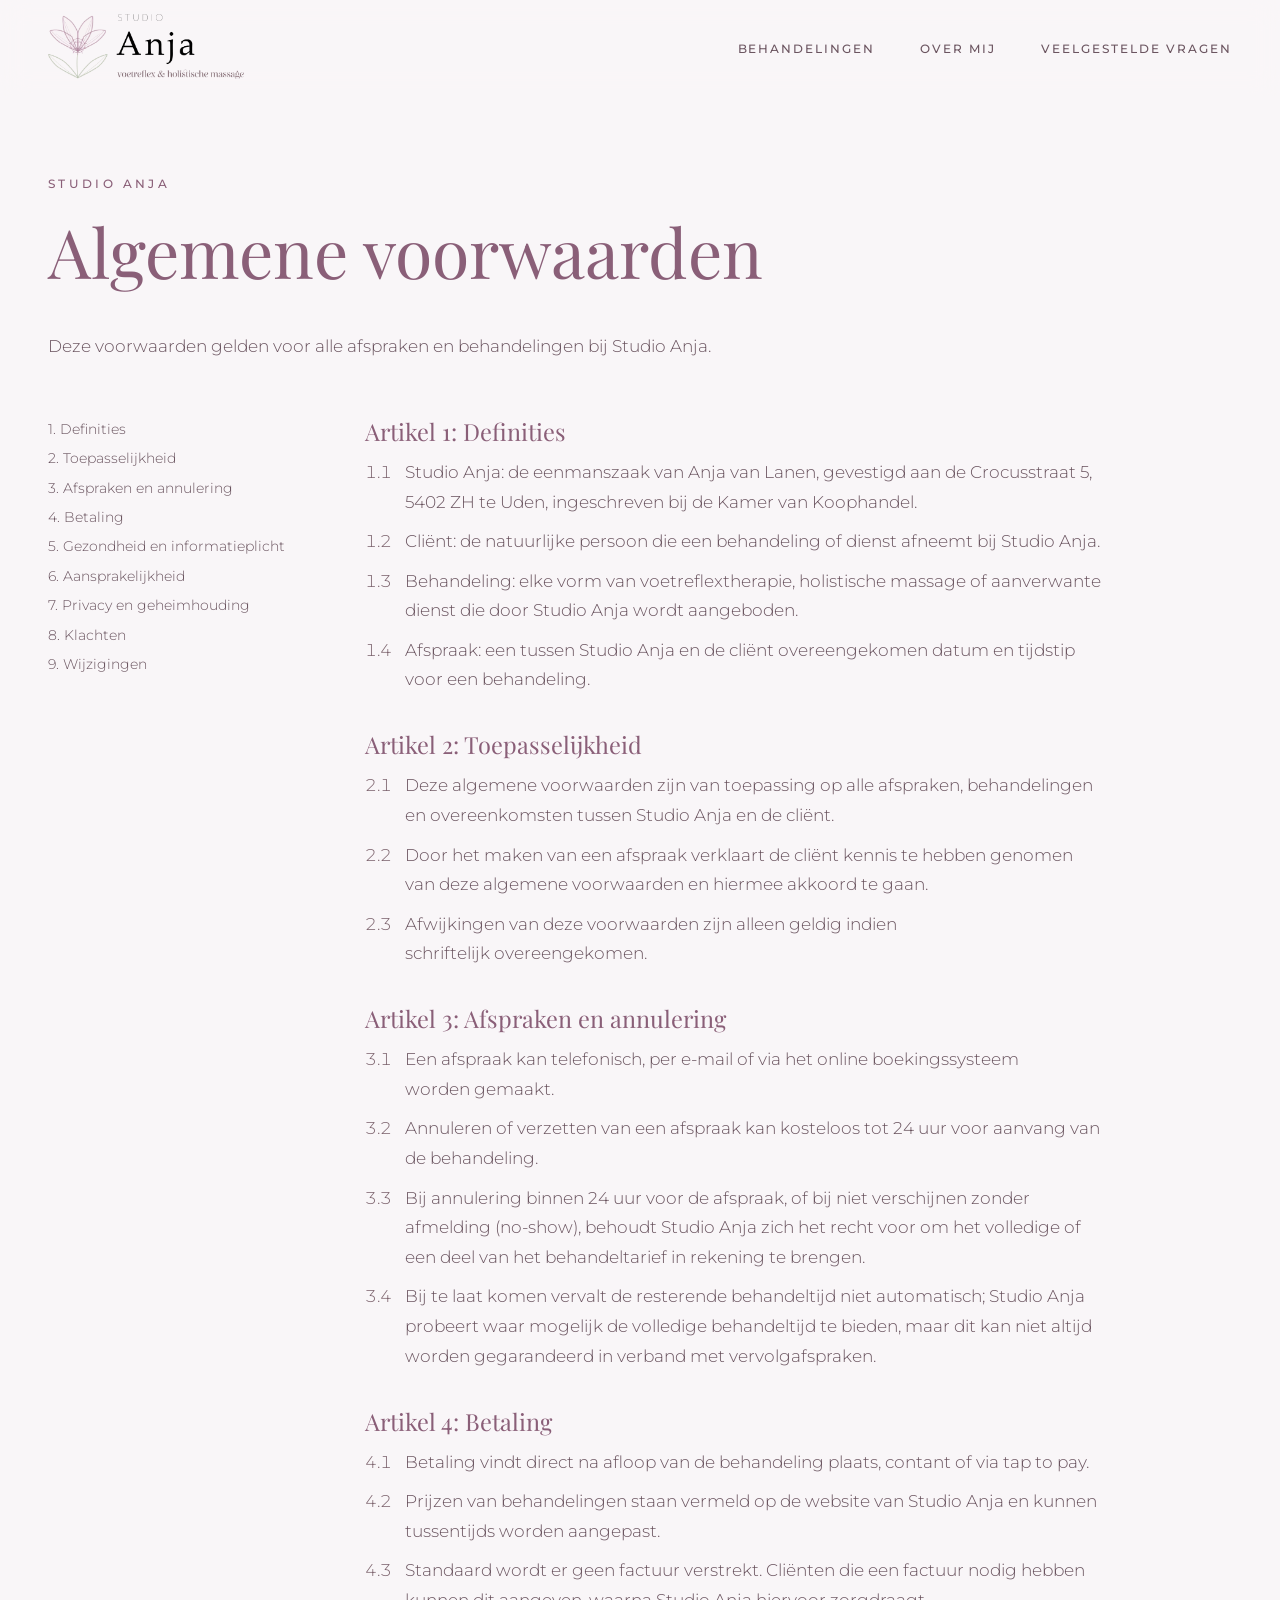
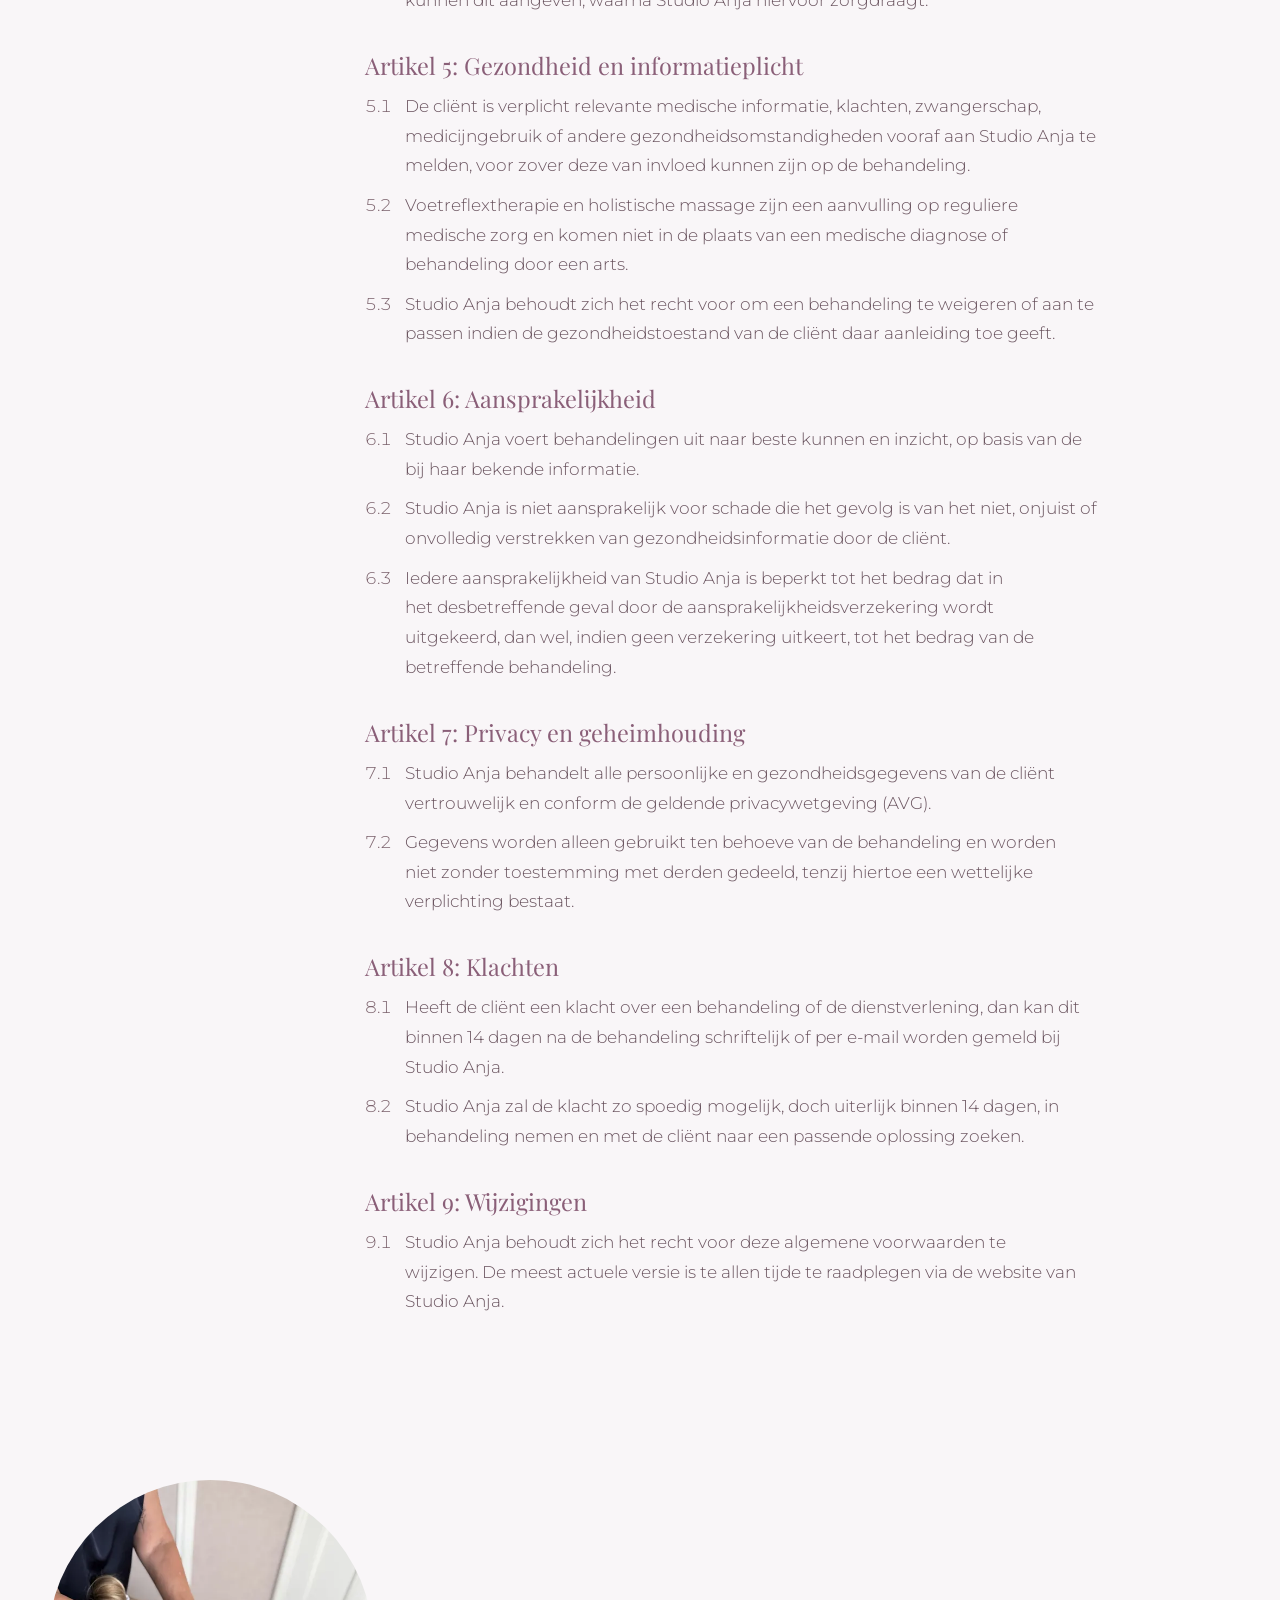
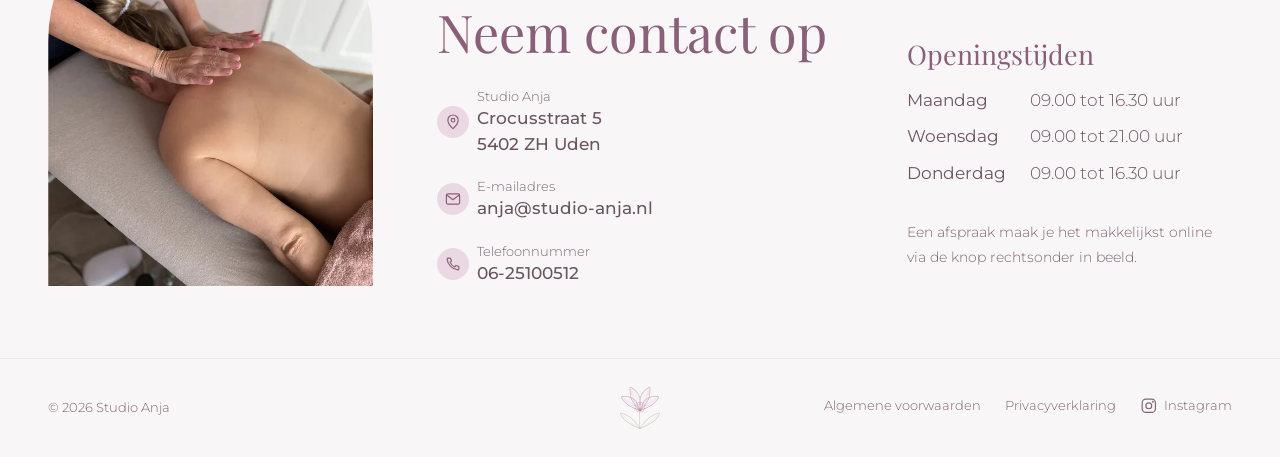
==== commit c4dc6700: "Privacyverklaring toegevoegd, met link in de footer en de sitemap Co-Authored-By: Claude Opus 5.5 <n" ====
--- a/algemene-voorwaarden/index.html
+++ b/algemene-voorwaarden/index.html
@@ -164,7 +164,7 @@
           <ul class="contact-lijst">
             <li>
               <svg class="icoon" viewBox="0 0 24 24" aria-hidden="true"><path d="M12 21s-7-6.2-7-11.5a7 7 0 0 1 14 0C19 14.8 12 21 12 21z"/><circle cx="12" cy="9.5" r="2.5"/></svg>
-              <span><span class="label">Studio Anja</span><strong>Crocusstraat 5<br>5402 ZH Uden</strong></span>
+              <span><span class="label">Studio Anja</span><a href="https://www.google.com/maps/search/?api=1&amp;query=Studio+Anja%2C+Crocusstraat+5%2C+5402+ZH+Uden" target="_blank" rel="noopener">Crocusstraat 5<br>5402 ZH Uden<span class="visually-hidden"> (opent Google Maps in een nieuw tabblad)</span></a></span>
             </li>
             <li>
               <svg class="icoon" viewBox="0 0 24 24" aria-hidden="true"><rect x="3" y="5" width="18" height="14" rx="2"/><path d="m3.5 6.5 8.5 6.5 8.5-6.5"/></svg>
@@ -195,6 +195,7 @@
         <img src="../assets/img/klaproos.webp" alt="" width="320" height="334" loading="lazy">
         <ul class="footer-links">
           <li><a href="../algemene-voorwaarden/">Algemene voorwaarden</a></li>
+          <li><a href="../privacyverklaring/">Privacyverklaring</a></li>
           <li>
             <a href="https://www.instagram.com/studioanja.nl/" rel="noopener">
               <svg viewBox="0 0 24 24" aria-hidden="true"><rect x="3" y="3" width="18" height="18" rx="5"/><circle cx="12" cy="12" r="4"/><circle cx="17.5" cy="6.5" r=".5"/></svg>
@@ -208,7 +209,7 @@
 
   <script src="../assets/js/main.js" defer></script>
 
-  <!-- Salonized boekingswidget (niet aanpassen) -->
-  <div class="salonized-booking" data-company="aivip8xSJ4w4CfUEgma9ZxDk" data-color="#b2879f" data-language="nl" data-position="right" data-outline="shadow"></div><script src="https://static-widget.salonized.com/loader.js"></script>
+  <!-- Boekknop rechtsonder: opent de eigen afsprakenomgeving in een venster -->
+  <script src="https://afspraak.studio-anja.nl/widget.js" defer></script>
 </body>
 </html>
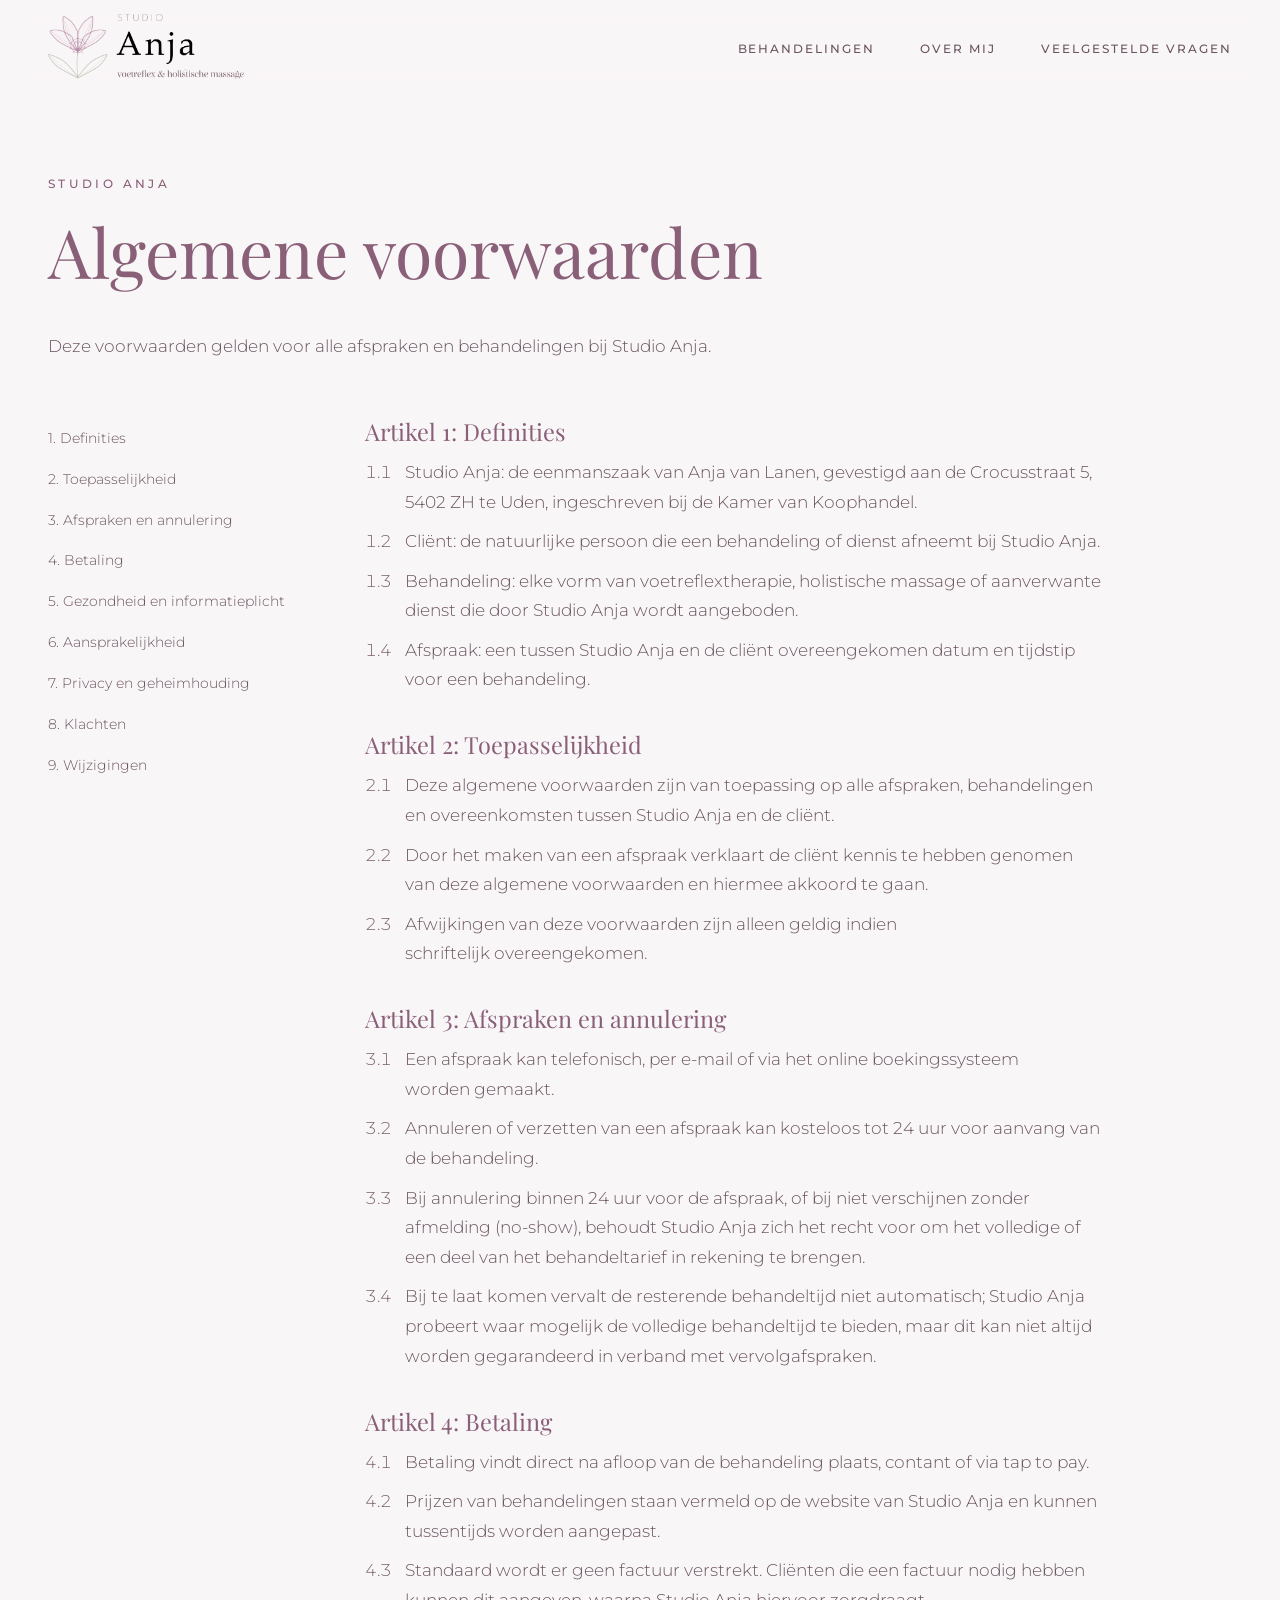
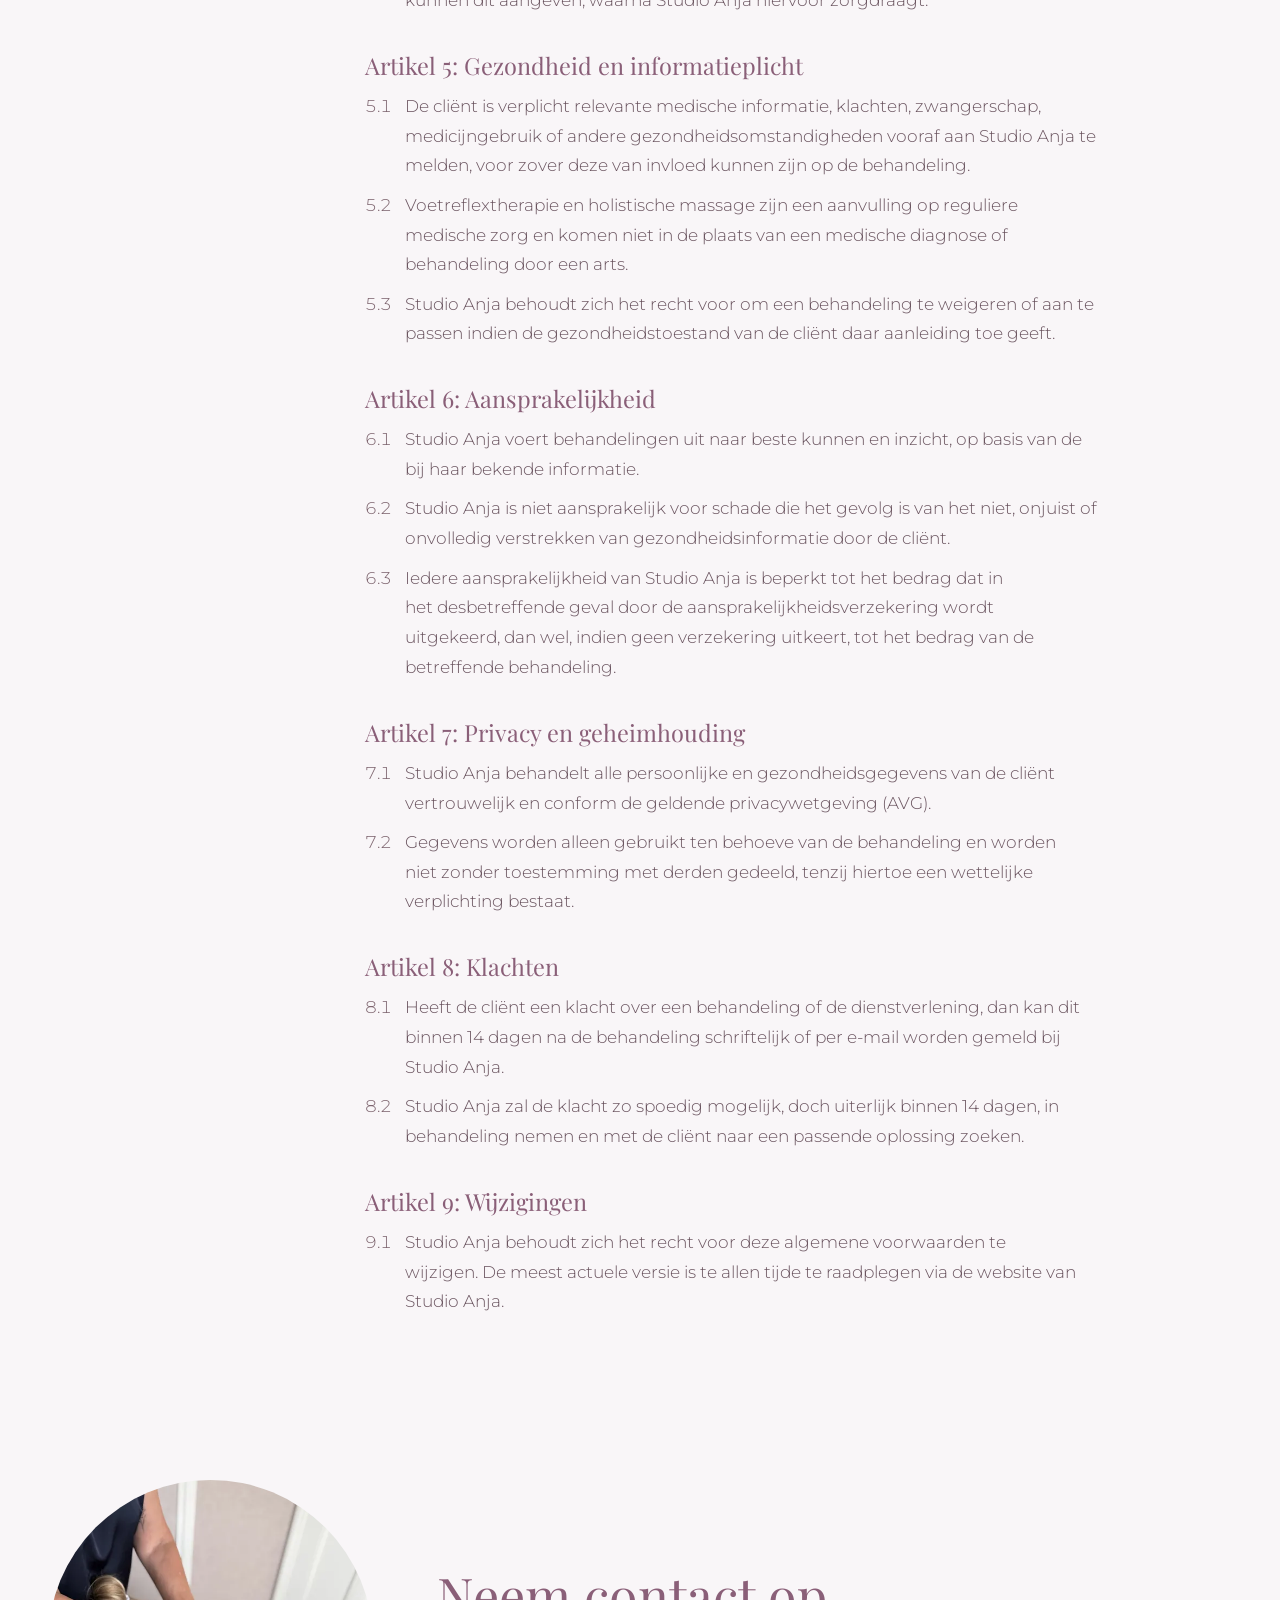
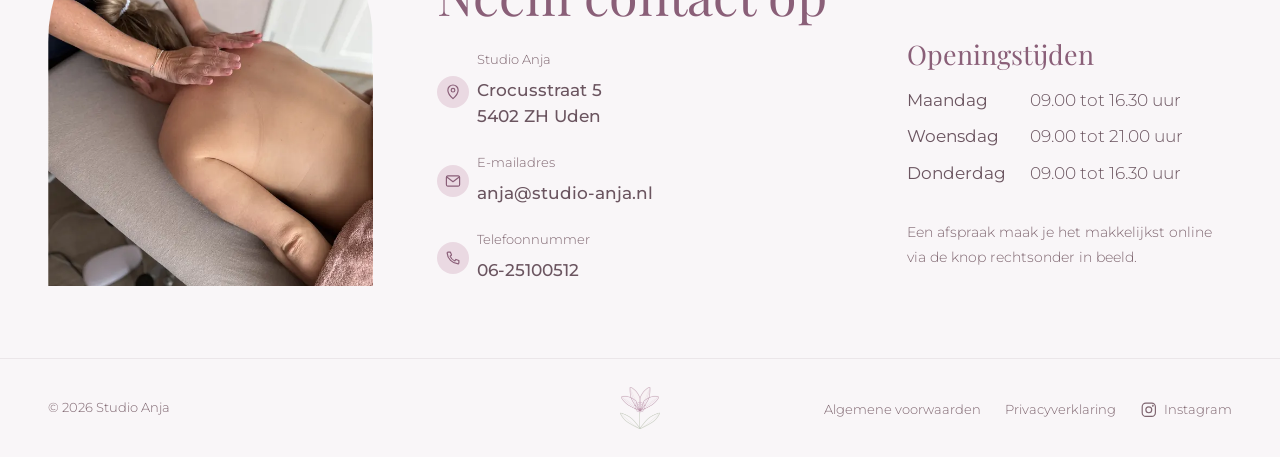
==== commit 73449107: "Live op studio-anja.nl: eigen lettertypes, robots.txt open, CNAME - Lettertypes staan op de site zel" ====
--- a/algemene-voorwaarden/index.html
+++ b/algemene-voorwaarden/index.html
@@ -23,10 +23,9 @@
   <link rel="apple-touch-icon" href="../assets/img/favicon-180.png">
   <meta name="theme-color" content="#f9f6f8">
 
-  <!-- Lettertypes via Google Fonts -->
-  <link rel="preconnect" href="https://fonts.googleapis.com">
-  <link rel="preconnect" href="https://fonts.gstatic.com" crossorigin>
-  <link rel="stylesheet" href="https://fonts.googleapis.com/css2?family=Montserrat:wght@300;400;500&family=Playfair+Display:ital,wght@0,400;0,500;1,400&display=swap">
+  <!-- Lettertypes staan op de website zelf (assets/fonts) -->
+  <link rel="preload" href="../assets/fonts/montserrat-latin.woff2" as="font" type="font/woff2" crossorigin>
+  <link rel="preload" href="../assets/fonts/playfair-display-latin.woff2" as="font" type="font/woff2" crossorigin>
 
   <link rel="stylesheet" href="../assets/css/style.css">
 
--- a/assets/css/style.css
+++ b/assets/css/style.css
@@ -12,6 +12,32 @@
    9. Animaties en prefers-reduced-motion
    ========================================================= */
 
+/* ---------- Lettertypes ----------
+   Staan op de website zelf (assets/fonts), niet via Google Fonts: zo gaan er geen bezoekersgegevens naar Google.
+   Het zijn variabele lettertypes: één bestand bevat alle diktes. Licentie: SIL Open Font License. */
+@font-face {
+  font-family: "Montserrat";
+  font-style: normal;
+  font-weight: 300 500;
+  font-display: swap;
+  src: url("../fonts/montserrat-latin.woff2") format("woff2");
+}
+@font-face {
+  font-family: "Playfair Display";
+  font-style: normal;
+  font-weight: 400 500;
+  font-display: swap;
+  src: url("../fonts/playfair-display-latin.woff2") format("woff2");
+}
+@font-face {
+  font-family: "Playfair Display";
+  font-style: italic;
+  font-weight: 400;
+  font-display: swap;
+  src: url("../fonts/playfair-display-italic-latin.woff2") format("woff2");
+}
+
+
 
 /* ---------- 1. Variabelen ---------- */
 /* Alles wat vaker terugkomt staat hier één keer.
@@ -100,6 +126,17 @@
 img { display: block; max-width: 100%; height: auto; }
 
 ul { padding-left: 1.2em; }
+
+/* Losse tekstlinks een groter klikvlak geven, zodat ze met een vinger
+   makkelijk te raken zijn (minstens 24 pixels hoog, de norm van WCAG 2.2) */
+.contact-lijst a,
+.footer-links a,
+.voorwaarden__inhoud a,
+.kaart__links a,
+.link-pijl {
+  display: inline-block;
+  padding-block: .55rem .2em;
+}
 
 /* Zichtbare focusrand voor wie met het toetsenbord navigeert */
 :focus-visible {
@@ -688,7 +725,7 @@
   max-width: 40rem;
   margin: 4rem auto 0;
   font-size: .9rem;
-  color: var(--tekst-zacht);
+  color: var(--tekst);       /* --tekst-zacht is op dit roze vlak te licht */
 }
 
 @media (max-width: 800px) {
@@ -1008,7 +1045,7 @@
 @media (max-width: 560px) {
   .stappenpad { --beeld: 92px; }
   .stap { gap: 1.25rem; }
-  .stap__nummer { width: 2.2rem; height: 2.2rem; font-size: .7rem; }
+  .stap__nummer { width: 2.3rem; height: 2.3rem; font-size: .75rem; }
 }
 
 /* Combibehandeling */
@@ -1021,7 +1058,7 @@
 .combi__noot {
   margin-top: 2rem;
   font-size: .9rem;
-  color: var(--tekst-zacht);
+  color: var(--tekst);       /* --tekst-zacht is op dit roze vlak te licht */
 }
 
 
@@ -1054,29 +1091,64 @@
   .rond { max-width: 300px; }
 }
 
-/* Klaproos-blok op saliegroen */
-.klaproos {
-  background: var(--salie-diep);
-  color: #fff;
-  text-align: center;
-  padding-block: clamp(2rem, 4vw, 3.5rem) var(--sectie);
-}
-.klaproos .container { max-width: 42rem; }
-.klaproos__bloem {
-  display: grid;
-  place-items: center;
-  width: 9rem;
-  height: 9rem;
-  margin: 0 auto 2rem;
-  border-radius: 50%;
-  background: rgb(255 255 255 / .85);
-}
-.klaproos__bloem img { width: 62%; height: auto; }
-.klaproos p {
+/* Klaproos-kaartje onder de missie */
+.klaproos-noot {
+  display: grid;
+  grid-template-columns: 4.5rem 1fr;
+  gap: 1.25rem;
+  align-items: center;
+  margin-top: 1.75rem;
+  padding: 1.25rem 1.5rem 1.25rem 1.25rem;
+  border-radius: var(--radius);
+  background: var(--bg-roze);
+  box-shadow: 0 20px 45px -35px rgb(79 60 70 / .35);
+}
+.klaproos-noot p {
+  margin: 0;
   font-family: var(--font-kop);
-  font-size: clamp(1.15rem, 1.05rem + .5vw, 1.45rem);
-  line-height: 1.65;
-}
+  font-style: italic;
+  font-size: 1rem;
+  line-height: 1.6;
+  color: var(--tekst);
+}
+.klaproos-noot__bloem {
+  width: 100%;
+  height: auto;
+  transform-origin: 50% 100%;             /* draaien vanuit de steel */
+}
+@media (max-width: 560px) {
+  .klaproos-noot { grid-template-columns: 1fr; gap: .75rem; padding: 1.25rem; }
+  .klaproos-noot__bloem { width: 3.25rem; }
+}
+
+/* De bloei: zodra het kaartje in beeld komt (class "is-zichtbaar"),
+   groeit de klaproos van onder naar boven open en wiegt daarna zacht. */
+.js .klaproos-noot .klaproos-noot__bloem { clip-path: inset(100% 0 0 0); }
+.js .klaproos-noot.is-zichtbaar .klaproos-noot__bloem {
+  animation:
+    bloeien 2.2s var(--ease) .5s forwards,
+    wiegen 6s ease-in-out 2.7s infinite alternate;
+}
+@keyframes bloeien {
+  0%   { clip-path: inset(100% 0 0 0); transform: scale(.7) rotate(-12deg); }
+  60%  { clip-path: inset(0 0 0 0);    transform: scale(1.06) rotate(3deg); }
+  100% { clip-path: inset(0 0 0 0);    transform: scale(1) rotate(0deg); }
+}
+@keyframes wiegen {
+  from { clip-path: inset(0 0 0 0); transform: rotate(-3deg); }
+  to   { clip-path: inset(0 0 0 0); transform: rotate(3deg); }
+}
+
+/* Over mij: alles een maatje kleiner, zodat de pagina compact blijft */
+.pagina-over-mij h1 { font-size: clamp(2rem, 1.5rem + 2vw, 3rem); }
+.pagina-over-mij .rond { max-width: 360px; }
+.pagina-over-mij .tekstblok h2 { font-size: clamp(1.45rem, 1.25rem + .8vw, 1.9rem); }
+.pagina-over-mij .icoon-groot { width: 2.5rem; height: 2.5rem; margin-bottom: .75rem; }
+.pagina-over-mij .tekstblok + .tekstblok { margin-top: 2rem; }
+.pagina-over-mij .fotoduo { max-width: 420px; justify-self: center; }
+.pagina-over-mij .fotoduo .boog:last-child { margin-top: 2.5rem; }
+.pagina-over-mij .citaat { padding-block: clamp(2rem, 4vw, 3rem); }
+.pagina-over-mij .citaat blockquote { font-size: clamp(1.2rem, 1rem + .9vw, 1.6rem); }
 
 /* Opleiding en praktijk */
 .icoon-groot {
@@ -1300,5 +1372,7 @@
   .js .stap:not(.is-actief) .stap__nummer { opacity: 1; transform: none; }
   .js .stap .stap__adem { opacity: 1; animation: none; }
   .stap:hover .stap__adem { scale: 1; }
+  /* Klaproos meteen in bloei, zonder wiegen */
+  .js .klaproos-noot .klaproos-noot__bloem { clip-path: none; animation: none; }
   .js .stap:not(.is-actief) .stap__tekst { opacity: 1; transform: none; }
 }
